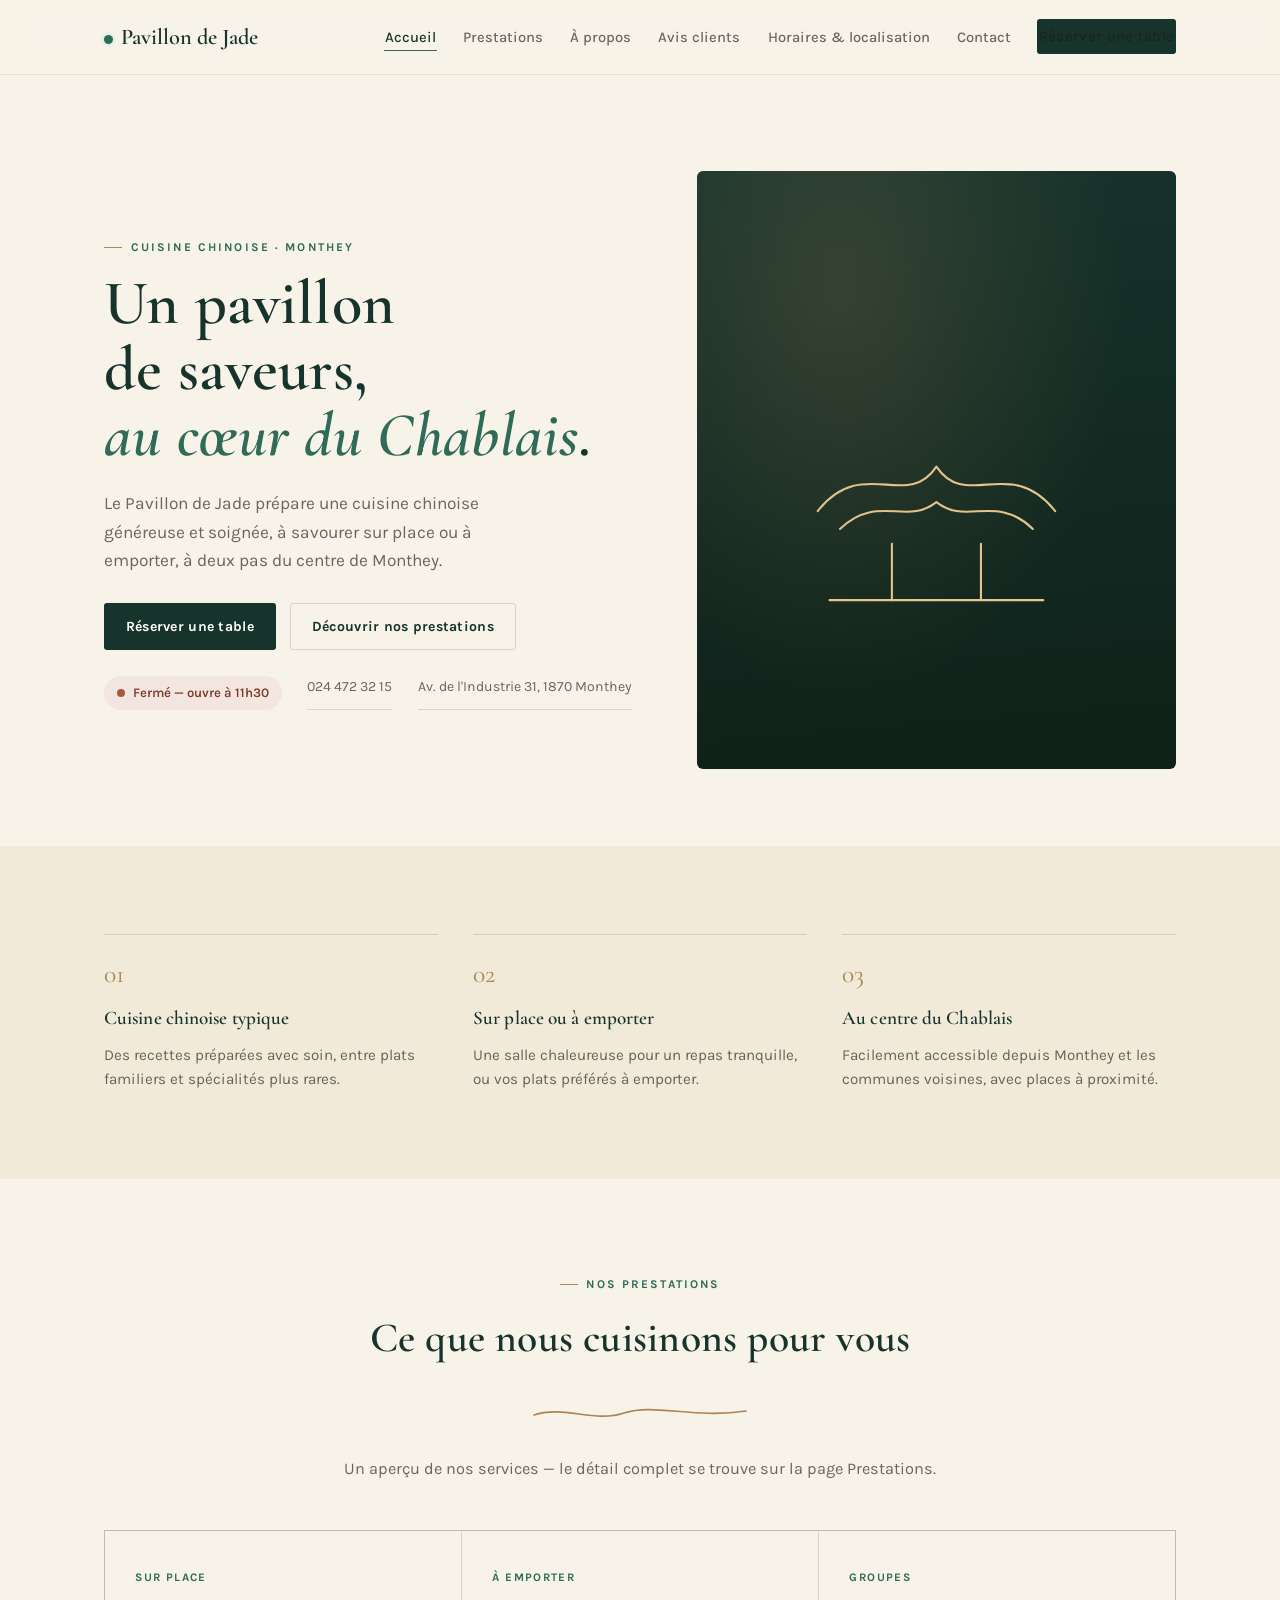
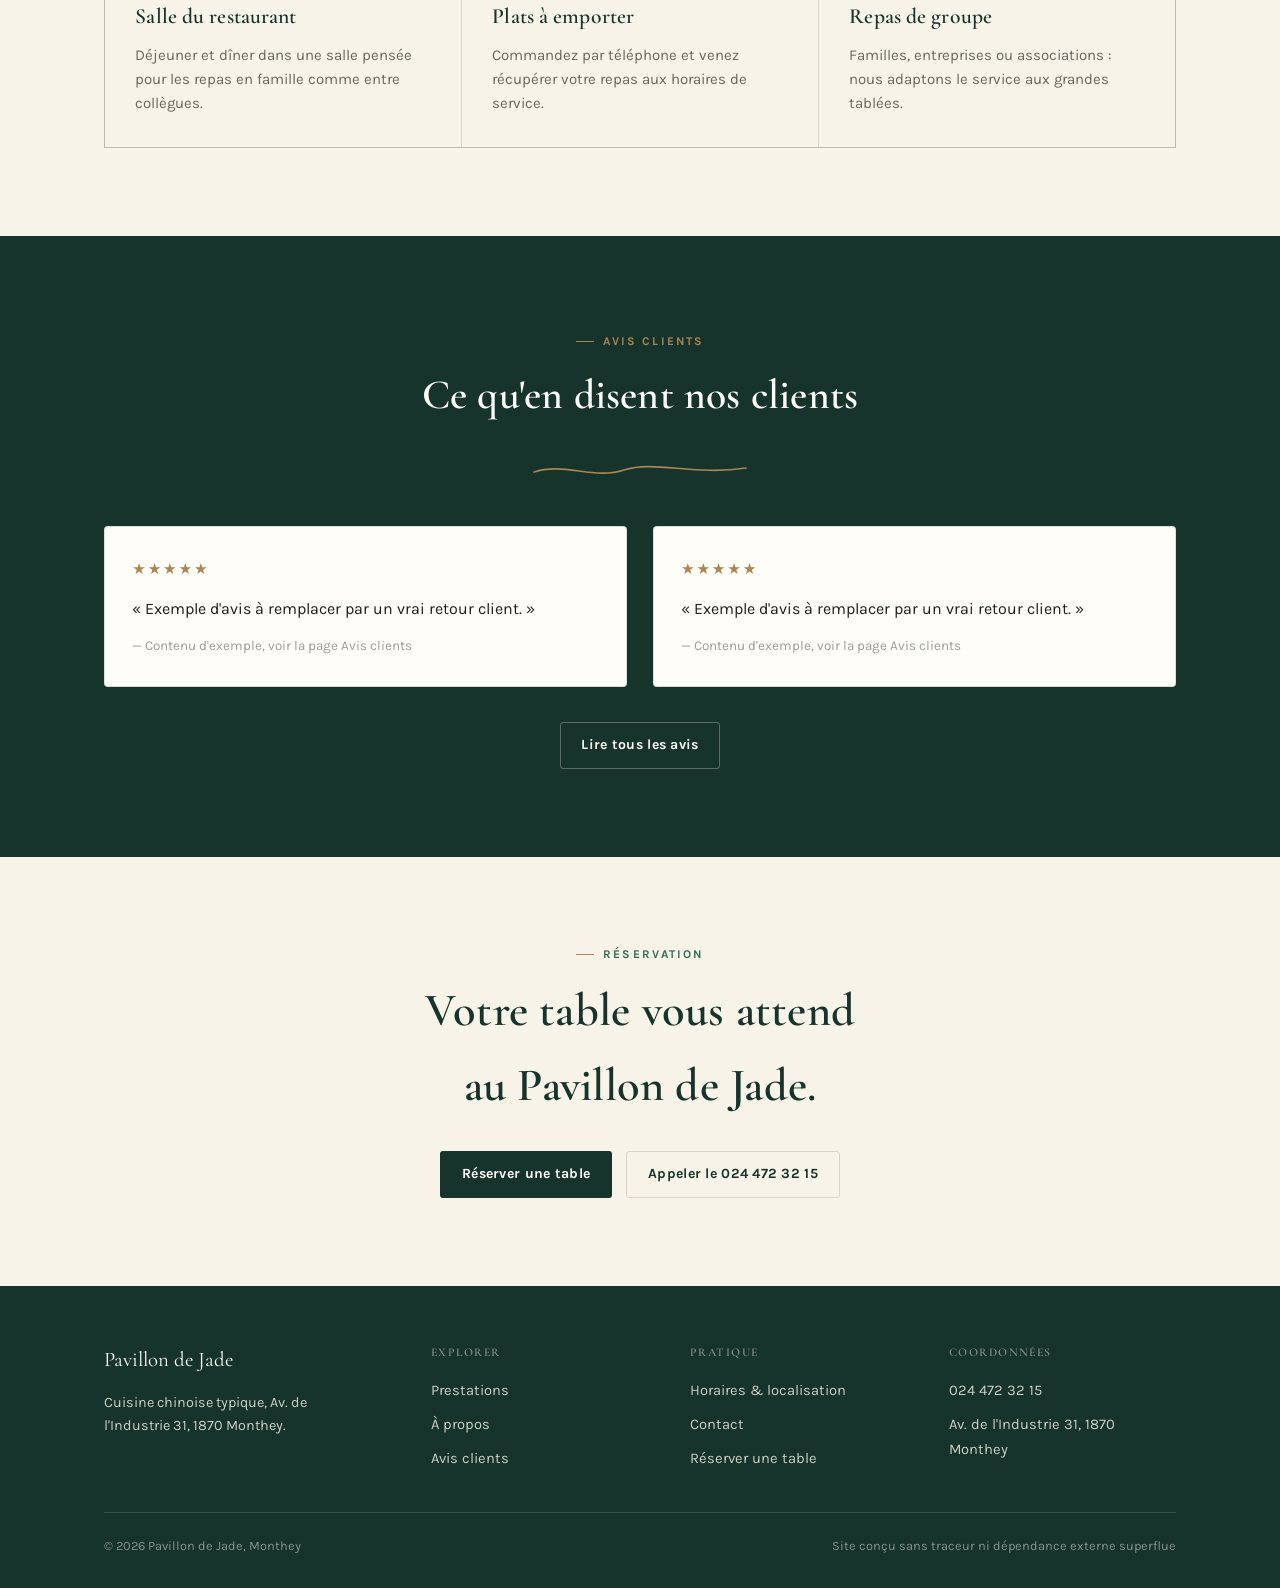
==== index.html @ 82f0ec74 "Site vitrine du Pavillon de Jade (restaurant chinois, Monthey) 6 pages HTML/CSS/JS pures, sans frame" ====
<!DOCTYPE html>
<html lang="fr">
<head>
<meta charset="UTF-8">
<meta name="viewport" content="width=device-width, initial-scale=1">
<title>Pavillon de Jade — Restaurant chinois à Monthey</title>
<meta name="description" content="Le Pavillon de Jade, restaurant de cuisine chinoise typique à Monthey (Av. de l'Industrie 31). Réservez votre table pour un repas sur place ou à emporter.">
<link rel="preconnect" href="https://fonts.googleapis.com">
<link rel="stylesheet" href="assets/css/style.css">
</head>
<body>
<a class="skip-link" href="#main">Aller au contenu</a>

<header class="site-header">
  <div class="container nav">
    <a class="brand" href="index.html"><span class="mark" aria-hidden="true"></span>Pavillon de Jade</a>
    <button class="nav-toggle" type="button" aria-expanded="false" aria-controls="primary-nav" aria-label="Ouvrir le menu">
      <svg width="20" height="20" viewBox="0 0 20 20" fill="none" stroke="currentColor" stroke-width="1.6" stroke-linecap="round"><path d="M2 5h16M2 10h16M2 15h16"/></svg>
    </button>
    <ul class="nav-links" id="primary-nav">
      <li><a href="index.html" aria-current="page">Accueil</a></li>
      <li><a href="prestations.html">Prestations</a></li>
      <li><a href="a-propos.html">À propos</a></li>
      <li><a href="avis.html">Avis clients</a></li>
      <li><a href="horaires.html">Horaires &amp; localisation</a></li>
      <li><a href="contact.html">Contact</a></li>
      <li><a class="btn btn-primary" href="contact.html#reservation">Réserver une table</a></li>
    </ul>
  </div>
</header>

<main id="main">

  <section class="hero">
    <div class="container hero-grid">
      <div>
        <span class="eyebrow">Cuisine chinoise · Monthey</span>
        <h1>Un pavillon de saveurs,<br><em>au cœur du Chablais</em>.</h1>
        <p class="lede">Le Pavillon de Jade prépare une cuisine chinoise généreuse et soignée, à savourer sur place ou à emporter, à deux pas du centre de Monthey.</p>
        <div class="hero-actions">
          <a class="btn btn-primary" href="contact.html#reservation">Réserver une table</a>
          <a class="btn btn-ghost" href="prestations.html">Découvrir nos prestations</a>
        </div>
        <div class="hero-meta">
          <span class="open-badge" data-open-badge hidden><span class="dot" aria-hidden="true"></span><span class="label">Horaires</span></span>
          <a href="tel:+41244723215">024 472 32 15</a>
          <a href="horaires.html">Av. de l'Industrie 31, 1870 Monthey</a>
        </div>
      </div>
      <div class="hero-art" aria-hidden="true">
        <svg viewBox="0 0 200 200" fill="none" stroke="#e7c98f" stroke-width="1.4" stroke-linecap="round" stroke-linejoin="round">
          <path d="M20 128c30-38 60 0 80-30 20 30 50-8 80 30"/>
          <path d="M35 140c25-24 45-2 65-18 20 16 40-6 65 18"/>
          <line x1="70" y1="150" x2="70" y2="188"/>
          <line x1="130" y1="150" x2="130" y2="188"/>
          <line x1="28" y1="188" x2="172" y2="188"/>
        </svg>
      </div>
    </div>
  </section>

  <section class="section-alt">
    <div class="container">
      <div class="grid-3">
        <div class="pillar reveal">
          <span class="num">01</span>
          <h3>Cuisine chinoise typique</h3>
          <p>Des recettes préparées avec soin, entre plats familiers et spécialités plus rares.</p>
        </div>
        <div class="pillar reveal">
          <span class="num">02</span>
          <h3>Sur place ou à emporter</h3>
          <p>Une salle chaleureuse pour un repas tranquille, ou vos plats préférés à emporter.</p>
        </div>
        <div class="pillar reveal">
          <span class="num">03</span>
          <h3>Au centre du Chablais</h3>
          <p>Facilement accessible depuis Monthey et les communes voisines, avec places à proximité.</p>
        </div>
      </div>
    </div>
  </section>

  <section>
    <div class="container">
      <div class="section-head center">
        <span class="eyebrow">Nos prestations</span>
        <h2>Ce que nous cuisinons pour vous</h2>
        <svg class="ink-divider" viewBox="0 0 220 14" aria-hidden="true"><path d="M4 8c30-10 60 8 90-2s70 6 122-2"/></svg>
        <p>Un aperçu de nos services — le détail complet se trouve sur la page Prestations.</p>
      </div>
      <div class="services-grid">
        <div class="service-card reveal">
          <span class="tag">Sur place</span>
          <h3>Salle du restaurant</h3>
          <p>Déjeuner et dîner dans une salle pensée pour les repas en famille comme entre collègues.</p>
        </div>
        <div class="service-card reveal">
          <span class="tag">À emporter</span>
          <h3>Plats à emporter</h3>
          <p>Commandez par téléphone et venez récupérer votre repas aux horaires de service.</p>
        </div>
        <div class="service-card reveal">
          <span class="tag">Groupes</span>
          <h3>Repas de groupe</h3>
          <p>Familles, entreprises ou associations : nous adaptons le service aux grandes tablées.</p>
        </div>
      </div>
    </div>
  </section>

  <section class="section-jade">
    <div class="container">
      <div class="section-head center">
        <span class="eyebrow">Avis clients</span>
        <h2 style="color:var(--white);">Ce qu'en disent nos clients</h2>
        <svg class="ink-divider" viewBox="0 0 220 14" aria-hidden="true"><path d="M4 8c30-10 60 8 90-2s70 6 122-2"/></svg>
      </div>
      <div class="reviews-grid">
        <div class="review-card reveal">
          <span class="stars">★★★★★</span>
          <blockquote>« Exemple d'avis à remplacer par un vrai retour client. »</blockquote>
          <cite>— Contenu d'exemple, voir la page Avis clients</cite>
        </div>
        <div class="review-card reveal">
          <span class="stars">★★★★★</span>
          <blockquote>« Exemple d'avis à remplacer par un vrai retour client. »</blockquote>
          <cite>— Contenu d'exemple, voir la page Avis clients</cite>
        </div>
      </div>
      <div style="text-align:center; margin-top:2.2rem;">
        <a class="btn btn-ghost" style="border-color:rgba(248,243,232,0.3); color:var(--white);" href="avis.html">Lire tous les avis</a>
      </div>
    </div>
  </section>

  <section class="cta-band">
    <div class="container">
      <span class="eyebrow" style="justify-content:center; display:flex;">Réservation</span>
      <h2>Votre table vous attend au Pavillon de Jade.</h2>
      <div class="hero-actions">
        <a class="btn btn-primary" href="contact.html#reservation">Réserver une table</a>
        <a class="btn btn-ghost" href="tel:+41244723215">Appeler le 024 472 32 15</a>
      </div>
    </div>
  </section>

</main>

<footer class="site-footer">
  <div class="container">
    <div class="footer-grid">
      <div>
        <div class="footer-brand">Pavillon de Jade</div>
        <p style="margin-top:0.9rem; max-width:24ch; font-size:0.9rem;">Cuisine chinoise typique, Av. de l'Industrie 31, 1870 Monthey.</p>
      </div>
      <div>
        <h4>Explorer</h4>
        <ul>
          <li><a href="prestations.html">Prestations</a></li>
          <li><a href="a-propos.html">À propos</a></li>
          <li><a href="avis.html">Avis clients</a></li>
        </ul>
      </div>
      <div>
        <h4>Pratique</h4>
        <ul>
          <li><a href="horaires.html">Horaires &amp; localisation</a></li>
          <li><a href="contact.html">Contact</a></li>
          <li><a href="contact.html#reservation">Réserver une table</a></li>
        </ul>
      </div>
      <div>
        <h4>Coordonnées</h4>
        <ul>
          <li><a href="tel:+41244723215">024 472 32 15</a></li>
          <li><a href="horaires.html">Av. de l'Industrie 31, 1870 Monthey</a></li>
        </ul>
      </div>
    </div>
    <div class="footer-bottom">
      <span>© 2026 Pavillon de Jade, Monthey</span>
      <span>Site conçu sans traceur ni dépendance externe superflue</span>
    </div>
  </div>
</footer>

<script src="assets/js/main.js"></script>
</body>
</html>
---- assets/css/style.css ----
/* ==========================================================================
   Pavillon de Jade — feuille de style principale
   Palette : jade profond, papier de riz, encre, touche d'or discrète.
   ========================================================================== */

@import url('https://fonts.googleapis.com/css2?family=Cormorant+Garamond:ital,wght@0,500;0,600;1,500&family=Karla:wght@400;500;600;700&display=swap');

:root{
  --jade-deep: #16332c;
  --jade: #2f6b57;
  --jade-soft: #e7efe8;
  --jade-line: #cddcd2;
  --rice: #f8f3e8;
  --rice-alt: #f1ead9;
  --ink: #201d18;
  --ink-dim: rgba(32,29,24,0.66);
  --ink-faint: rgba(32,29,24,0.44);
  --gold: #ab8552;
  --line: rgba(32,29,24,0.14);
  --line-soft: rgba(32,29,24,0.08);
  --white: #fffdf8;
  --focus: #1c5c46;
}

*, *::before, *::after{ box-sizing: border-box; }
html{ -webkit-text-size-adjust: 100%; }

body{
  margin: 0;
  background: var(--rice);
  color: var(--ink);
  font-family: 'Karla', ui-sans-serif, system-ui, sans-serif;
  font-size: 16px;
  line-height: 1.6;
  -webkit-font-smoothing: antialiased;
}

img, svg{ display: block; max-width: 100%; }
a{ color: inherit; }

h1, h2, h3, h4{
  font-family: 'Cormorant Garamond', ui-serif, Georgia, serif;
  font-weight: 600;
  margin: 0;
  color: var(--jade-deep);
  text-wrap: balance;
  letter-spacing: 0.005em;
}

p{ margin: 0; }

.container{
  max-width: 72rem;
  margin: 0 auto;
  padding-left: clamp(1.25rem, 4vw, 2.5rem);
  padding-right: clamp(1.25rem, 4vw, 2.5rem);
}

.visually-hidden{
  position: absolute;
  width: 1px; height: 1px;
  padding: 0; margin: -1px;
  overflow: hidden;
  clip: rect(0,0,0,0);
  white-space: nowrap;
  border: 0;
}

a:focus-visible, button:focus-visible, input:focus-visible, select:focus-visible, textarea:focus-visible{
  outline: 2px solid var(--focus);
  outline-offset: 3px;
}

.skip-link{
  position: absolute;
  left: 1rem; top: -3rem;
  background: var(--jade-deep);
  color: var(--white);
  padding: 0.6rem 1rem;
  border-radius: 4px;
  z-index: 100;
  text-decoration: none;
  transition: top 0.15s ease;
}
.skip-link:focus{ top: 1rem; }

/* -------------------------------------------------- eyebrow / labels */
.eyebrow{
  display: inline-flex;
  align-items: center;
  gap: 0.55rem;
  font-family: 'Karla', sans-serif;
  font-size: 0.74rem;
  font-weight: 700;
  letter-spacing: 0.18em;
  text-transform: uppercase;
  color: var(--jade);
}
.eyebrow::before{
  content: '';
  width: 18px; height: 1px;
  background: var(--gold);
}

/* -------------------------------------------------- header / nav */
.site-header{
  position: sticky;
  top: 0;
  z-index: 30;
  background: rgba(248,243,232,0.92);
  backdrop-filter: blur(10px);
  -webkit-backdrop-filter: blur(10px);
  border-bottom: 1px solid var(--line-soft);
}
.nav{
  display: flex;
  align-items: center;
  justify-content: space-between;
  height: 4.6rem;
  gap: 1rem;
}
.brand{
  display: flex;
  align-items: baseline;
  gap: 0.5rem;
  text-decoration: none;
  font-family: 'Cormorant Garamond', serif;
  font-weight: 600;
  font-size: 1.4rem;
  color: var(--jade-deep);
  white-space: nowrap;
}
.brand .mark{
  display: inline-block;
  width: 9px; height: 9px;
  border-radius: 50%;
  background: var(--jade);
  box-shadow: 0 0 0 3px var(--jade-soft);
}
.nav-links{
  display: flex;
  align-items: center;
  gap: clamp(1rem, 2vw, 1.7rem);
  list-style: none;
  margin: 0; padding: 0;
}
.nav-links a{
  position: relative;
  text-decoration: none;
  font-size: 0.92rem;
  font-weight: 500;
  color: var(--ink-dim);
  padding: 0.3rem 0.05rem;
}
.nav-links a::after{
  content: '';
  position: absolute;
  left: 0; right: 100%;
  bottom: 0;
  height: 1px;
  background: var(--jade);
  transition: right 0.25s ease;
}
.nav-links a:hover, .nav-links a[aria-current="page"]{ color: var(--jade-deep); }
.nav-links a:hover::after, .nav-links a[aria-current="page"]::after{ right: 0; }

.btn{
  display: inline-flex;
  align-items: center;
  justify-content: center;
  gap: 0.5rem;
  padding: 0.7rem 1.3rem;
  border-radius: 3px;
  font-family: 'Karla', sans-serif;
  font-weight: 700;
  font-size: 0.88rem;
  letter-spacing: 0.02em;
  text-decoration: none;
  border: 1px solid transparent;
  cursor: pointer;
  transition: background 0.18s ease, color 0.18s ease, border-color 0.18s ease, transform 0.12s ease;
}
.btn-primary{ background: var(--jade-deep); color: var(--white); }
.btn-primary:hover{ background: var(--jade); }
.btn-primary:active{ transform: scale(0.98); }
.btn-ghost{ background: transparent; color: var(--jade-deep); border-color: var(--line); }
.btn-ghost:hover{ border-color: var(--jade); color: var(--jade); }

.nav-toggle{
  display: none;
  background: none;
  border: 1px solid var(--line);
  border-radius: 4px;
  padding: 0.45rem 0.6rem;
  cursor: pointer;
}
.nav-toggle svg{ color: var(--jade-deep); }

@media (max-width: 860px){
  .nav-links{
    position: absolute;
    left: 0; right: 0; top: 100%;
    background: var(--rice);
    border-bottom: 1px solid var(--line-soft);
    flex-direction: column;
    align-items: stretch;
    gap: 0;
    padding: 0.5rem clamp(1.25rem,4vw,2.5rem) 1rem;
    display: none;
  }
  .nav-links.open{ display: flex; }
  .nav-links a{ padding: 0.85rem 0; border-bottom: 1px solid var(--line-soft); }
  .nav-links a::after{ display: none; }
  .nav-links .btn{ margin-top: 0.7rem; align-self: flex-start; }
  .nav-toggle{ display: inline-flex; }
}
@media (min-width: 861px){
  .nav-links{ display: flex !important; }
}

/* -------------------------------------------------- open-now badge */
.open-badge{
  display: inline-flex;
  align-items: center;
  gap: 0.5rem;
  font-size: 0.82rem;
  font-weight: 600;
  padding: 0.4rem 0.8rem;
  border-radius: 100px;
  background: var(--jade-soft);
  color: var(--jade-deep);
}
.open-badge .dot{
  width: 8px; height: 8px;
  border-radius: 50%;
  background: #2f8f5c;
}
.open-badge[data-state="closed"] .dot{ background: #a9583f; }
.open-badge[data-state="closed"]{ background: #f3e6e0; color: #7a3a26; }

/* -------------------------------------------------- ink divider */
.ink-divider{
  width: 100%;
  max-width: 220px;
  height: 14px;
  margin: 2.2rem auto;
  display: block;
  color: var(--gold);
}
.ink-divider path{
  fill: none;
  stroke: currentColor;
  stroke-width: 1.6;
  stroke-linecap: round;
  stroke-dasharray: 240;
  stroke-dashoffset: 240;
}
.ink-divider.drawn path{ stroke-dashoffset: 0; transition: stroke-dashoffset 1.1s ease; }
@media (prefers-reduced-motion: reduce){
  .ink-divider path{ stroke-dashoffset: 0; transition: none; }
}
.section-head.center .ink-divider{ margin-left: auto; margin-right: auto; }

/* -------------------------------------------------- hero */
.hero{
  position: relative;
  padding: clamp(3.5rem, 8vw, 6rem) 0 clamp(3rem, 6vw, 5rem);
  overflow: hidden;
}
.hero-grid{
  display: grid;
  grid-template-columns: 1.05fr 0.95fr;
  gap: clamp(2rem, 5vw, 4rem);
  align-items: center;
}
@media (max-width: 900px){ .hero-grid{ grid-template-columns: 1fr; } }
.hero h1{
  font-size: clamp(2.5rem, 5.4vw, 3.9rem);
  line-height: 1.06;
  margin-top: 0.8rem;
}
.hero h1 em{ font-style: italic; color: var(--jade); }
.hero .lede{
  margin-top: 1.3rem;
  max-width: 42ch;
  color: var(--ink-dim);
  font-size: 1.08rem;
  line-height: 1.65;
}
.hero-actions{
  display: flex;
  flex-wrap: wrap;
  gap: 0.9rem;
  margin-top: 1.8rem;
  align-items: center;
}
.hero-meta{
  margin-top: 1.6rem;
  display: flex;
  flex-wrap: wrap;
  gap: 1rem 1.6rem;
  font-size: 0.88rem;
  color: var(--ink-dim);
}
.hero-meta a{ text-decoration: none; border-bottom: 1px solid var(--line); }

.hero-art{
  position: relative;
  aspect-ratio: 4/5;
  border-radius: 6px;
  background: linear-gradient(175deg, var(--jade-deep), #0f2119);
  display: flex;
  align-items: center;
  justify-content: center;
  overflow: hidden;
}
.hero-art svg{ width: 62%; height: 62%; }
.hero-art::after{
  content: '';
  position: absolute; inset: 0;
  background: radial-gradient(ellipse at 30% 20%, rgba(171,133,82,0.22), transparent 60%);
}

/* -------------------------------------------------- reveal-on-scroll */
.reveal{ opacity: 1; transform: none; }
.reveal.pre{ opacity: 0; transform: translateY(18px); }
.reveal.visible{ opacity: 1; transform: none; transition: opacity 0.6s ease, transform 0.6s ease; }
@media (prefers-reduced-motion: reduce){
  .reveal.pre{ opacity: 1; transform: none; }
}

/* -------------------------------------------------- sections */
section{ padding: clamp(3.5rem, 7vw, 5.5rem) 0; }
.section-alt{ background: var(--rice-alt); }
.section-jade{ background: var(--jade-deep); color: var(--rice); }
.section-jade h2, .section-jade h3{ color: var(--white); }
.section-jade .eyebrow{ color: var(--gold); }
.section-jade .eyebrow::before{ background: var(--gold); }

.section-head{ max-width: 40rem; margin-bottom: clamp(2rem, 5vw, 3rem); }
.section-head.center{ margin-left: auto; margin-right: auto; text-align: center; }
.section-head h2{ font-size: clamp(1.9rem, 4vw, 2.6rem); margin-top: 0.7rem; }
.section-head p{ margin-top: 1rem; color: var(--ink-dim); font-size: 1.02rem; line-height: 1.6; }
.section-jade .section-head p{ color: rgba(248,243,232,0.78); }

/* -------------------------------------------------- pillars / grid cards */
.grid-3{ display: grid; grid-template-columns: repeat(auto-fit, minmax(15rem, 1fr)); gap: clamp(1.5rem, 4vw, 2.2rem); }
.pillar{ border-top: 1px solid var(--line); padding-top: 1.2rem; }
.pillar .num{ font-family: 'Cormorant Garamond', serif; font-size: 1.6rem; color: var(--gold); }
.pillar h3{ margin-top: 0.5rem; font-size: 1.2rem; }
.pillar p{ margin-top: 0.55rem; color: var(--ink-dim); font-size: 0.95rem; line-height: 1.6; }

/* -------------------------------------------------- service cards */
.services-grid{
  display: grid;
  grid-template-columns: repeat(auto-fit, minmax(16rem, 1fr));
  gap: 1px;
  background: var(--line);
  border: 1px solid var(--line);
}
.service-card{
  background: var(--rice);
  padding: 2rem 1.9rem;
}
.service-card .tag{
  font-family: 'Karla', sans-serif;
  font-size: 0.72rem;
  font-weight: 700;
  letter-spacing: 0.12em;
  text-transform: uppercase;
  color: var(--jade);
}
.service-card h3{ margin-top: 0.6rem; font-size: 1.35rem; }
.service-card p{ margin-top: 0.6rem; color: var(--ink-dim); font-size: 0.94rem; line-height: 1.6; }
.service-card .note{
  margin-top: 0.9rem;
  font-size: 0.8rem;
  color: var(--ink-faint);
  font-style: italic;
}

/* -------------------------------------------------- menu sample */
.menu-list{ list-style: none; margin: 0; padding: 0; }
.menu-list li{
  display: flex;
  justify-content: space-between;
  gap: 1rem;
  padding: 0.85rem 0;
  border-bottom: 1px solid var(--line-soft);
}
.menu-list .name{ font-weight: 600; }
.menu-list .desc{ display: block; color: var(--ink-dim); font-size: 0.86rem; margin-top: 0.15rem; }
.menu-list .price{
  font-family: 'Karla', sans-serif;
  font-variant-numeric: tabular-nums;
  color: var(--jade-deep);
  font-weight: 700;
  white-space: nowrap;
}
.menu-note{
  margin-top: 1.3rem;
  padding: 0.9rem 1.1rem;
  background: var(--jade-soft);
  border-radius: 4px;
  font-size: 0.86rem;
  color: var(--jade-deep);
}

/* -------------------------------------------------- reviews */
.reviews-grid{ display: grid; grid-template-columns: repeat(auto-fit, minmax(17rem, 1fr)); gap: 1.6rem; }
.review-card{
  background: var(--white);
  border: 1px solid var(--line);
  border-radius: 4px;
  padding: 1.8rem 1.7rem;
}
.review-card .stars{ color: var(--gold); letter-spacing: 0.12em; font-size: 0.95rem; }
.review-card blockquote{ margin: 0.9rem 0 0; font-size: 1rem; line-height: 1.6; color: var(--ink); }
.review-card cite{ display: block; margin-top: 0.9rem; font-style: normal; font-size: 0.84rem; color: var(--ink-faint); }
.review-example-flag{
  margin-top: 2rem;
  font-size: 0.82rem;
  color: var(--ink-faint);
  border-left: 2px solid var(--gold);
  padding-left: 0.9rem;
}

/* -------------------------------------------------- hours table */
.hours-table{ width: 100%; border-collapse: collapse; }
.hours-table th{ text-align: left; padding: 0 0 0.7rem; font-size: 0.78rem; letter-spacing: 0.1em; text-transform: uppercase; color: var(--ink-faint); font-weight: 700; }
.hours-table td{ padding: 0.7rem 0; border-top: 1px solid var(--line-soft); font-size: 0.98rem; }
.hours-table tr.is-today td{ font-weight: 700; color: var(--jade-deep); }
.hours-table td.closed{ color: var(--ink-faint); font-style: italic; }
.hours-table td.day{ text-transform: capitalize; }

.map-frame{
  border: 1px solid var(--line);
  border-radius: 4px;
  overflow: hidden;
  aspect-ratio: 16/10;
}
.map-frame iframe{ width: 100%; height: 100%; border: 0; display: block; }

/* -------------------------------------------------- contact / form */
.contact-grid{ display: grid; grid-template-columns: 1fr 1.15fr; gap: clamp(2rem, 5vw, 3.5rem); align-items: start; }
@media (max-width: 900px){ .contact-grid{ grid-template-columns: 1fr; } }
.contact-info dl{ margin: 1.4rem 0 0; }
.contact-info dt{ font-size: 0.76rem; letter-spacing: 0.12em; text-transform: uppercase; color: var(--ink-faint); margin-top: 1.1rem; }
.contact-info dd{ margin: 0.3rem 0 0; font-size: 1.05rem; }
.contact-info a{ text-decoration: none; border-bottom: 1px solid var(--line); }

.form-card{
  background: var(--white);
  border: 1px solid var(--line);
  border-radius: 6px;
  padding: clamp(1.6rem, 4vw, 2.4rem);
}
.form-row{ display: grid; grid-template-columns: 1fr 1fr; gap: 1rem; }
@media (max-width: 560px){ .form-row{ grid-template-columns: 1fr; } }
.field{ margin-bottom: 1.1rem; }
.field label{ display: block; font-size: 0.84rem; font-weight: 700; margin-bottom: 0.4rem; color: var(--jade-deep); }
.field .hint{ display: block; font-size: 0.76rem; color: var(--ink-faint); margin-top: 0.35rem; }
.field input, .field select, .field textarea{
  width: 100%;
  padding: 0.68rem 0.8rem;
  border: 1px solid var(--line);
  border-radius: 4px;
  background: var(--rice);
  font-family: inherit;
  font-size: 0.98rem;
  color: var(--ink);
}
.field input:focus, .field select:focus, .field textarea:focus{ border-color: var(--jade); }
.field textarea{ resize: vertical; min-height: 5.5rem; }
.field.invalid input, .field.invalid select, .field.invalid textarea{ border-color: #a9583f; }
.field .error{ display: none; font-size: 0.78rem; color: #a9583f; margin-top: 0.35rem; }
.field.invalid .error{ display: block; }
.form-status{
  margin-top: 1rem;
  padding: 0.85rem 1rem;
  border-radius: 4px;
  font-size: 0.9rem;
  display: none;
}
.form-status.show{ display: block; }
.form-status.ok{ background: var(--jade-soft); color: var(--jade-deep); }
.form-status.err{ background: #f3e6e0; color: #7a3a26; }
.form-fallback-note{ margin-top: 1rem; font-size: 0.78rem; color: var(--ink-faint); }

/* -------------------------------------------------- cta band */
.cta-band{ text-align: center; }
.cta-band h2{ font-size: clamp(2rem, 5vw, 2.9rem); max-width: 22ch; margin: 0.6rem auto 0; }
.cta-band .hero-actions{ justify-content: center; }

/* -------------------------------------------------- footer */
.site-footer{ background: var(--jade-deep); color: rgba(248,243,232,0.82); padding: clamp(2.6rem, 5vw, 3.6rem) 0 2rem; }
.footer-grid{ display: grid; grid-template-columns: 1.3fr repeat(3, 1fr); gap: 2rem; }
@media (max-width: 780px){ .footer-grid{ grid-template-columns: repeat(2, 1fr); } }
.footer-grid h4{ font-size: 0.74rem; letter-spacing: 0.12em; text-transform: uppercase; color: rgba(248,243,232,0.5); margin: 0 0 0.9rem; }
.footer-grid ul{ list-style: none; margin: 0; padding: 0; display: flex; flex-direction: column; gap: 0.55rem; }
.footer-grid a{ text-decoration: none; color: rgba(248,243,232,0.82); font-size: 0.92rem; }
.footer-grid a:hover{ color: var(--gold); }
.footer-brand{ font-family: 'Cormorant Garamond', serif; font-size: 1.3rem; color: var(--white); }
.footer-bottom{
  margin-top: 2.6rem;
  padding-top: 1.4rem;
  border-top: 1px solid rgba(248,243,232,0.14);
  display: flex; justify-content: space-between; flex-wrap: wrap; gap: 0.8rem;
  font-size: 0.8rem; color: rgba(248,243,232,0.5);
}
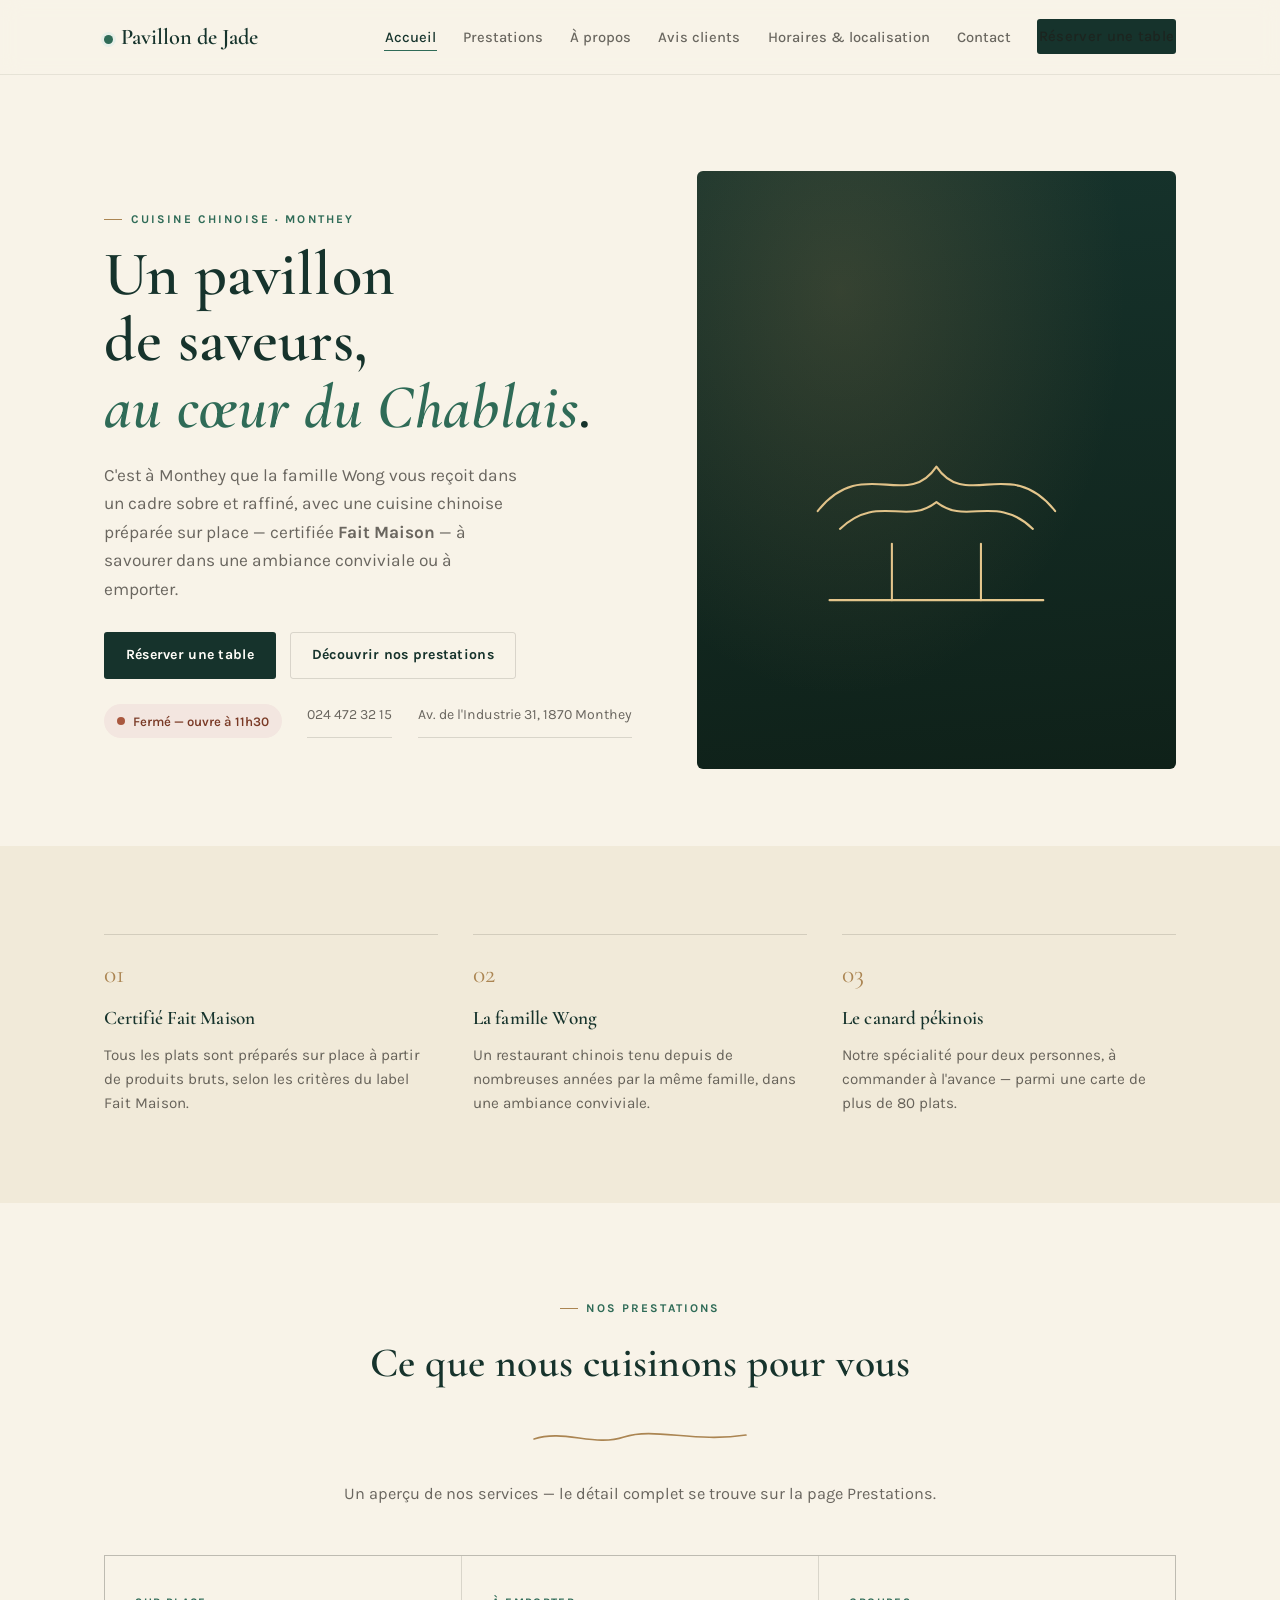
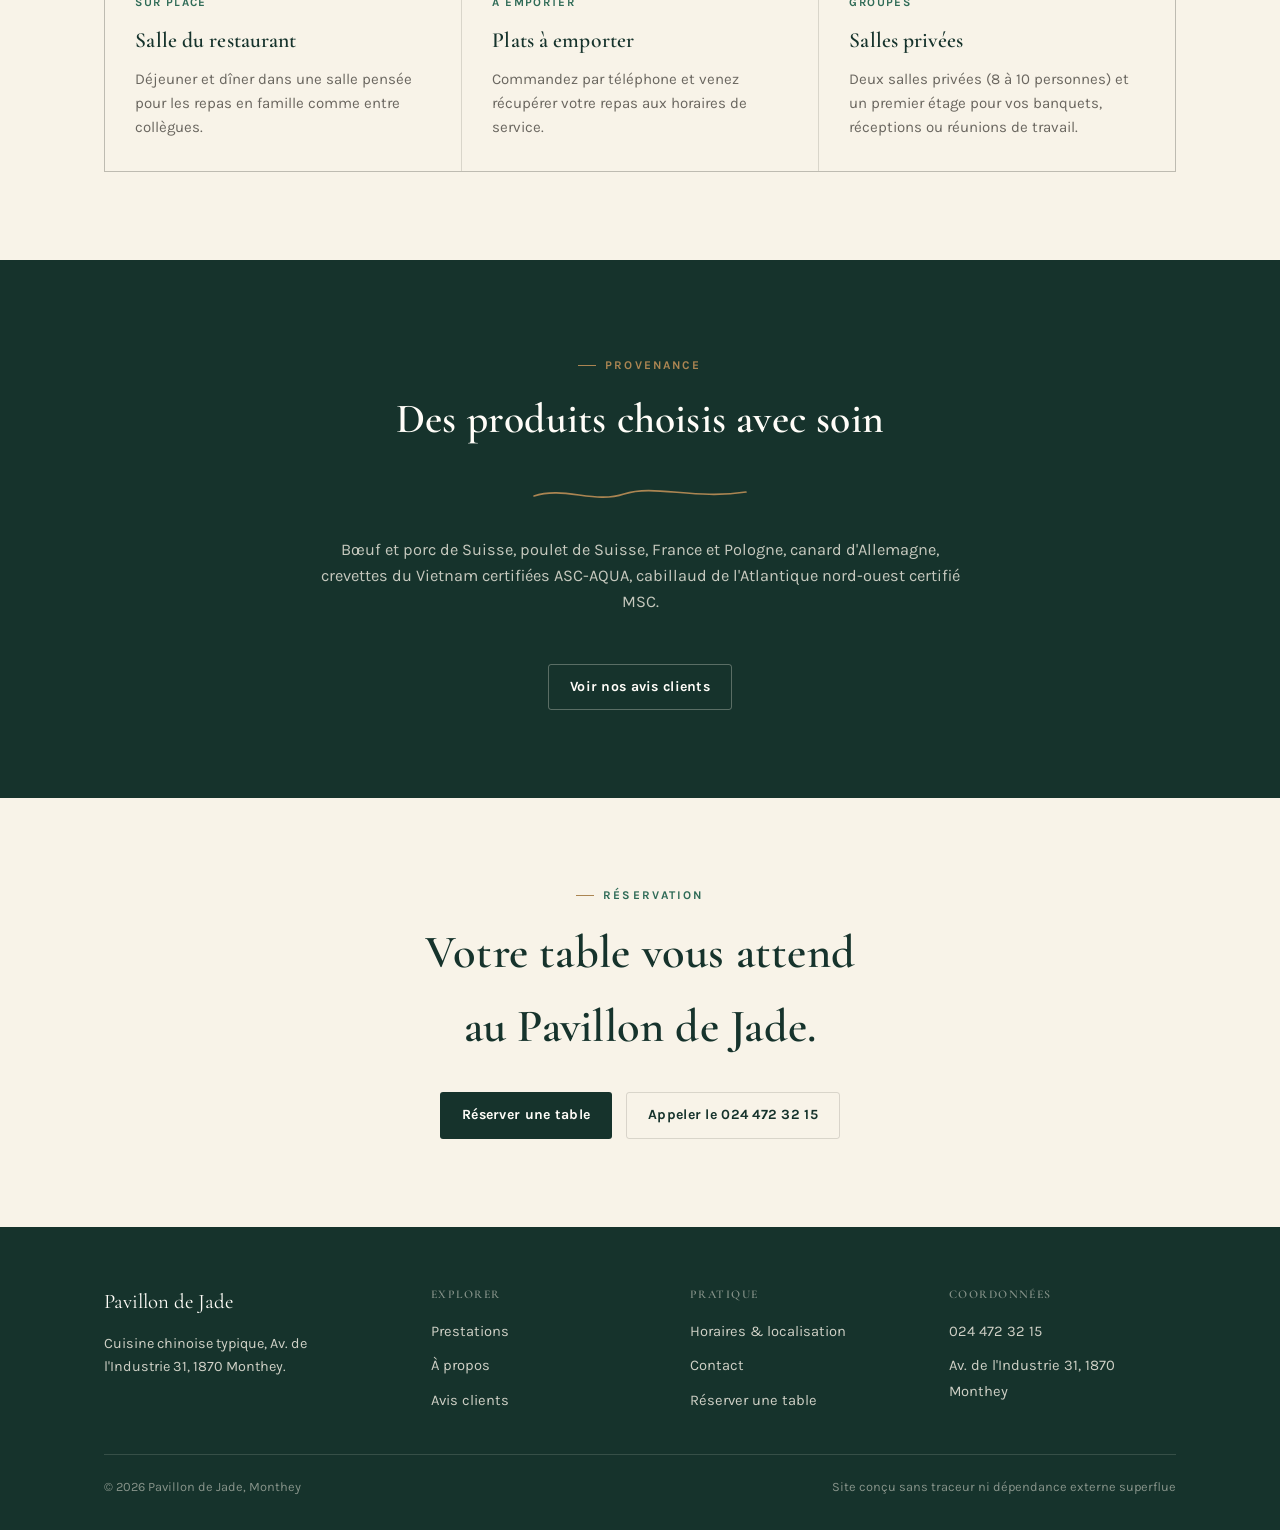
==== commit b72fc5ae: "Remplace le contenu placeholder par les vraies informations du restaurant Contenu repris du site off" ====
--- a/index.html
+++ b/index.html
@@ -4,7 +4,7 @@
 <meta charset="UTF-8">
 <meta name="viewport" content="width=device-width, initial-scale=1">
 <title>Pavillon de Jade — Restaurant chinois à Monthey</title>
-<meta name="description" content="Le Pavillon de Jade, restaurant de cuisine chinoise typique à Monthey (Av. de l'Industrie 31). Réservez votre table pour un repas sur place ou à emporter.">
+<meta name="description" content="Le Pavillon de Jade, restaurant chinois tenu par la famille Wong à Monthey (Av. de l'Industrie 31), certifié Fait Maison. Réservez votre table en ligne.">
 <link rel="preconnect" href="https://fonts.googleapis.com">
 <link rel="stylesheet" href="assets/css/style.css">
 </head>
@@ -24,7 +24,7 @@
       <li><a href="avis.html">Avis clients</a></li>
       <li><a href="horaires.html">Horaires &amp; localisation</a></li>
       <li><a href="contact.html">Contact</a></li>
-      <li><a class="btn btn-primary" href="contact.html#reservation">Réserver une table</a></li>
+      <li><a class="btn btn-primary" href="https://restaurant-pavillon-de-jade.resos.com/booking" target="_blank" rel="noopener">Réserver une table</a></li>
     </ul>
   </div>
 </header>
@@ -36,9 +36,9 @@
       <div>
         <span class="eyebrow">Cuisine chinoise · Monthey</span>
         <h1>Un pavillon de saveurs,<br><em>au cœur du Chablais</em>.</h1>
-        <p class="lede">Le Pavillon de Jade prépare une cuisine chinoise généreuse et soignée, à savourer sur place ou à emporter, à deux pas du centre de Monthey.</p>
+        <p class="lede">C'est à Monthey que la famille Wong vous reçoit dans un cadre sobre et raffiné, avec une cuisine chinoise préparée sur place — certifiée <strong>Fait Maison</strong> — à savourer dans une ambiance conviviale ou à emporter.</p>
         <div class="hero-actions">
-          <a class="btn btn-primary" href="contact.html#reservation">Réserver une table</a>
+          <a class="btn btn-primary" href="https://restaurant-pavillon-de-jade.resos.com/booking" target="_blank" rel="noopener">Réserver une table</a>
           <a class="btn btn-ghost" href="prestations.html">Découvrir nos prestations</a>
         </div>
         <div class="hero-meta">
@@ -64,18 +64,18 @@
       <div class="grid-3">
         <div class="pillar reveal">
           <span class="num">01</span>
-          <h3>Cuisine chinoise typique</h3>
-          <p>Des recettes préparées avec soin, entre plats familiers et spécialités plus rares.</p>
+          <h3>Certifié Fait Maison</h3>
+          <p>Tous les plats sont préparés sur place à partir de produits bruts, selon les critères du label Fait Maison.</p>
         </div>
         <div class="pillar reveal">
           <span class="num">02</span>
-          <h3>Sur place ou à emporter</h3>
-          <p>Une salle chaleureuse pour un repas tranquille, ou vos plats préférés à emporter.</p>
+          <h3>La famille Wong</h3>
+          <p>Un restaurant chinois tenu depuis de nombreuses années par la même famille, dans une ambiance conviviale.</p>
         </div>
         <div class="pillar reveal">
           <span class="num">03</span>
-          <h3>Au centre du Chablais</h3>
-          <p>Facilement accessible depuis Monthey et les communes voisines, avec places à proximité.</p>
+          <h3>Le canard pékinois</h3>
+          <p>Notre spécialité pour deux personnes, à commander à l'avance — parmi une carte de plus de 80 plats.</p>
         </div>
       </div>
     </div>
@@ -102,8 +102,8 @@
         </div>
         <div class="service-card reveal">
           <span class="tag">Groupes</span>
-          <h3>Repas de groupe</h3>
-          <p>Familles, entreprises ou associations : nous adaptons le service aux grandes tablées.</p>
+          <h3>Salles privées</h3>
+          <p>Deux salles privées (8 à 10 personnes) et un premier étage pour vos banquets, réceptions ou réunions de travail.</p>
         </div>
       </div>
     </div>
@@ -112,24 +112,13 @@
   <section class="section-jade">
     <div class="container">
       <div class="section-head center">
-        <span class="eyebrow">Avis clients</span>
-        <h2 style="color:var(--white);">Ce qu'en disent nos clients</h2>
+        <span class="eyebrow">Provenance</span>
+        <h2 style="color:var(--white);">Des produits choisis avec soin</h2>
         <svg class="ink-divider" viewBox="0 0 220 14" aria-hidden="true"><path d="M4 8c30-10 60 8 90-2s70 6 122-2"/></svg>
+        <p>Bœuf et porc de Suisse, poulet de Suisse, France et Pologne, canard d'Allemagne, crevettes du Vietnam certifiées ASC-AQUA, cabillaud de l'Atlantique nord-ouest certifié MSC.</p>
       </div>
-      <div class="reviews-grid">
-        <div class="review-card reveal">
-          <span class="stars">★★★★★</span>
-          <blockquote>« Exemple d'avis à remplacer par un vrai retour client. »</blockquote>
-          <cite>— Contenu d'exemple, voir la page Avis clients</cite>
-        </div>
-        <div class="review-card reveal">
-          <span class="stars">★★★★★</span>
-          <blockquote>« Exemple d'avis à remplacer par un vrai retour client. »</blockquote>
-          <cite>— Contenu d'exemple, voir la page Avis clients</cite>
-        </div>
-      </div>
-      <div style="text-align:center; margin-top:2.2rem;">
-        <a class="btn btn-ghost" style="border-color:rgba(248,243,232,0.3); color:var(--white);" href="avis.html">Lire tous les avis</a>
+      <div style="text-align:center; margin-top:1rem;">
+        <a class="btn btn-ghost" style="border-color:rgba(248,243,232,0.3); color:var(--white);" href="avis.html">Voir nos avis clients</a>
       </div>
     </div>
   </section>
@@ -139,7 +128,7 @@
       <span class="eyebrow" style="justify-content:center; display:flex;">Réservation</span>
       <h2>Votre table vous attend au Pavillon de Jade.</h2>
       <div class="hero-actions">
-        <a class="btn btn-primary" href="contact.html#reservation">Réserver une table</a>
+        <a class="btn btn-primary" href="https://restaurant-pavillon-de-jade.resos.com/booking" target="_blank" rel="noopener">Réserver une table</a>
         <a class="btn btn-ghost" href="tel:+41244723215">Appeler le 024 472 32 15</a>
       </div>
     </div>
@@ -167,7 +156,7 @@
         <ul>
           <li><a href="horaires.html">Horaires &amp; localisation</a></li>
           <li><a href="contact.html">Contact</a></li>
-          <li><a href="contact.html#reservation">Réserver une table</a></li>
+          <li><a href="https://restaurant-pavillon-de-jade.resos.com/booking" target="_blank" rel="noopener">Réserver une table</a></li>
         </ul>
       </div>
       <div>
--- a/assets/css/style.css
+++ b/assets/css/style.css
@@ -353,7 +353,7 @@
 /* -------------------------------------------------- service cards */
 .services-grid{
   display: grid;
-  grid-template-columns: repeat(auto-fit, minmax(16rem, 1fr));
+  grid-template-columns: repeat(auto-fit, minmax(21rem, 1fr));
   gap: 1px;
   background: var(--line);
   border: 1px solid var(--line);
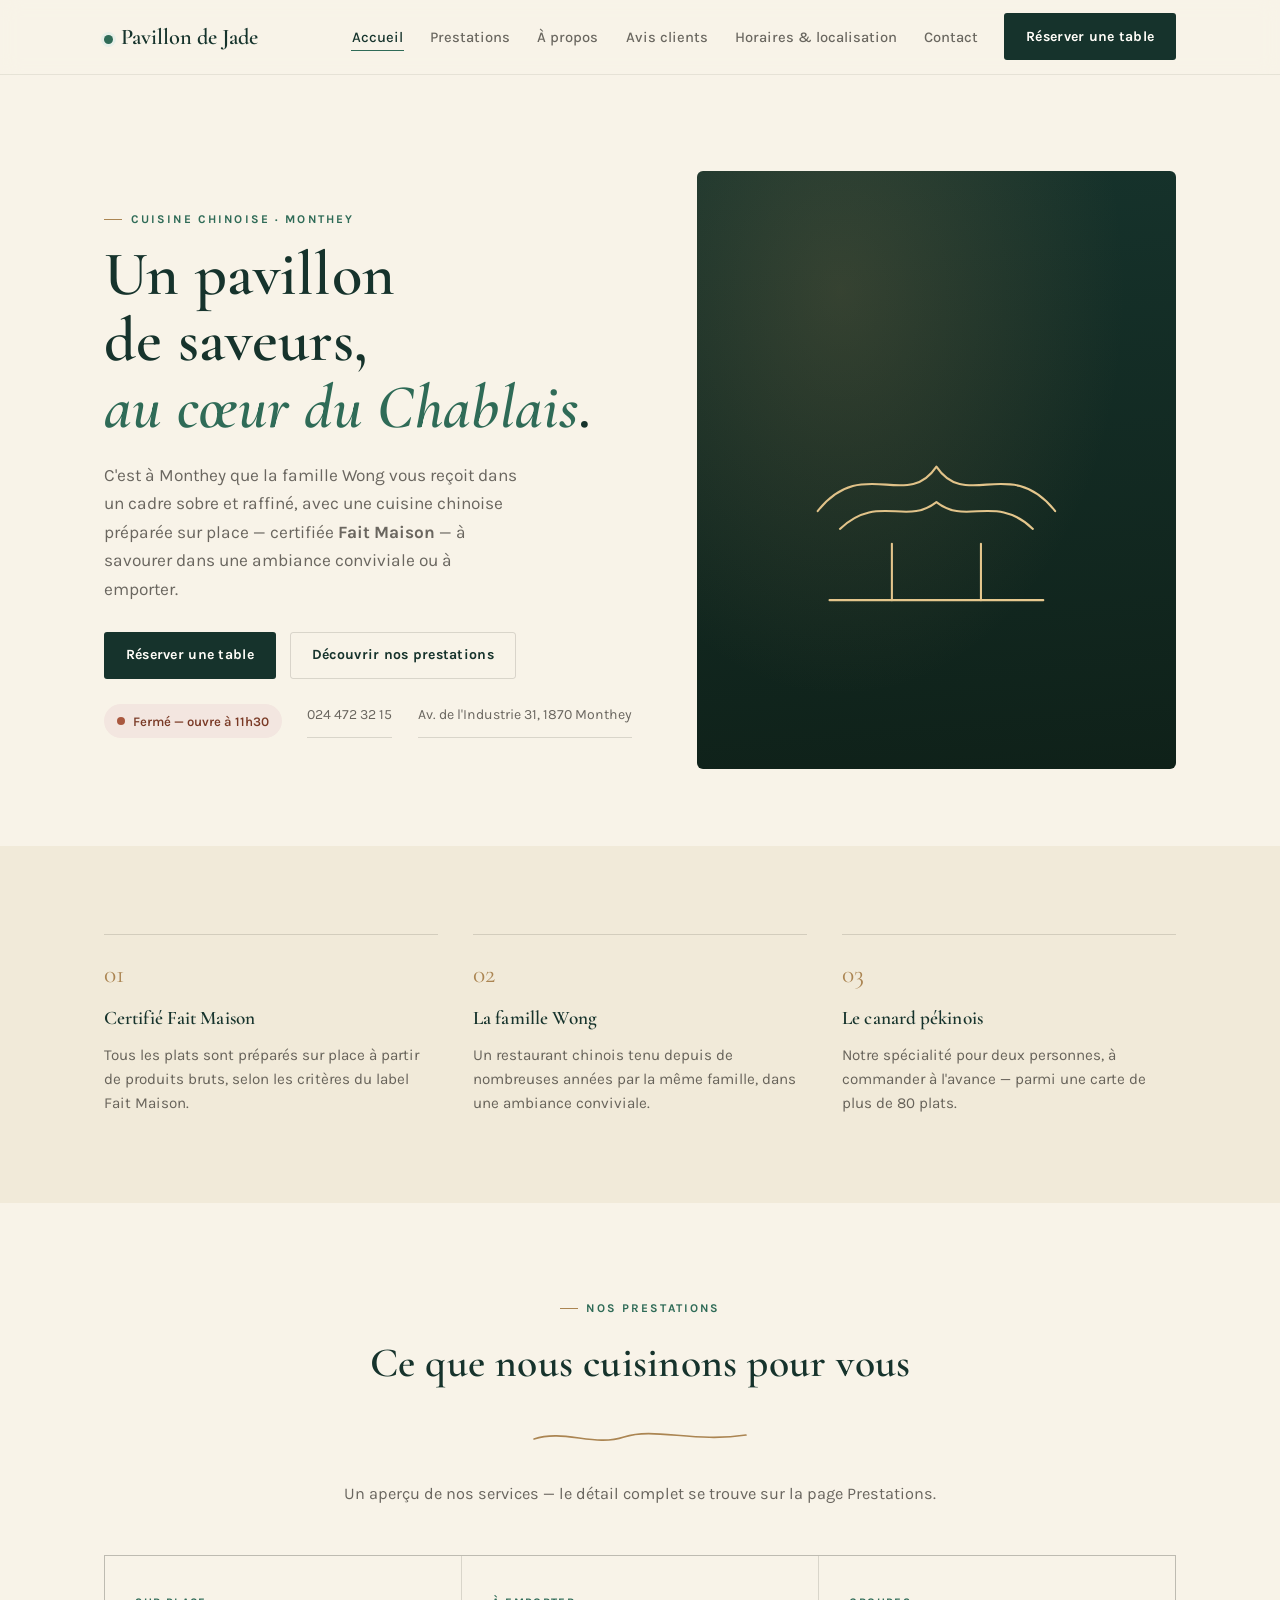
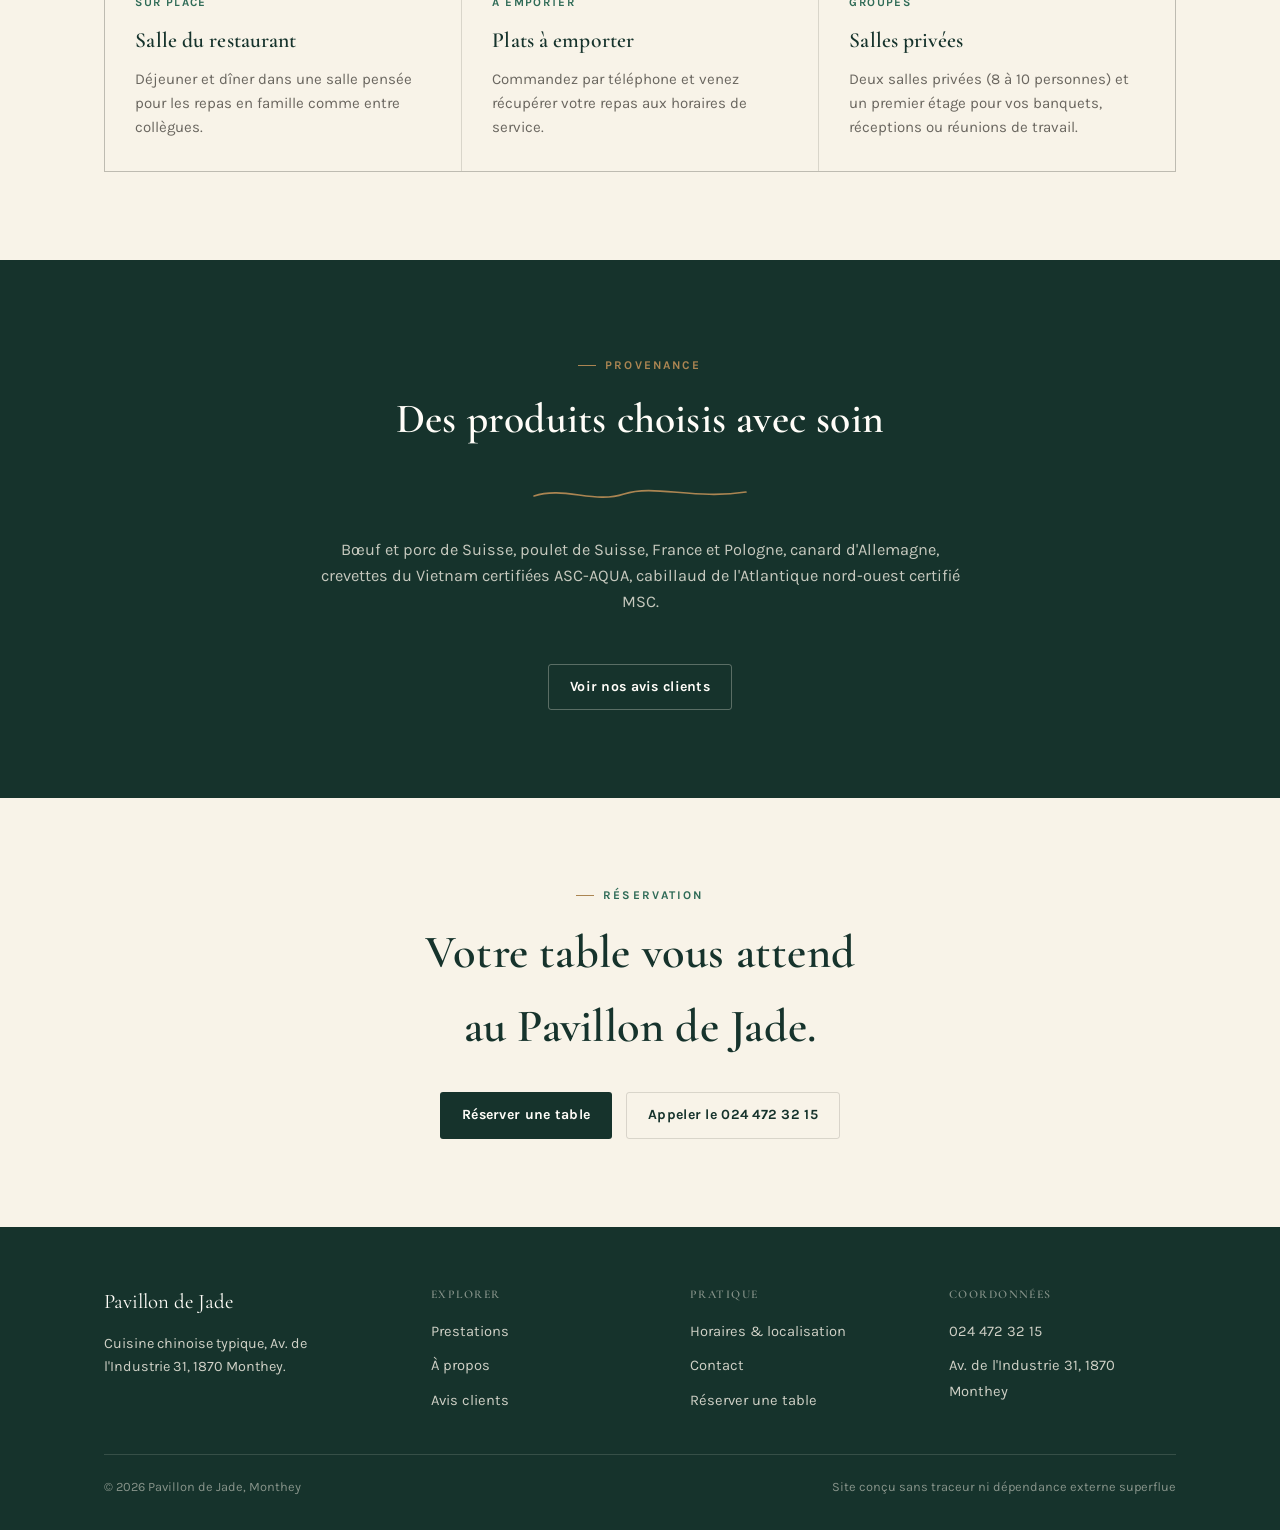
==== commit ed8f0e31: "Corrige le chargement des polices qui pouvait casser tout le style La police Google était chargée vi" ====
--- a/index.html
+++ b/index.html
@@ -6,7 +6,9 @@
 <title>Pavillon de Jade — Restaurant chinois à Monthey</title>
 <meta name="description" content="Le Pavillon de Jade, restaurant chinois tenu par la famille Wong à Monthey (Av. de l'Industrie 31), certifié Fait Maison. Réservez votre table en ligne.">
 <link rel="preconnect" href="https://fonts.googleapis.com">
+<link rel="preconnect" href="https://fonts.gstatic.com" crossorigin>
 <link rel="stylesheet" href="assets/css/style.css">
+<link rel="stylesheet" href="https://fonts.googleapis.com/css2?family=Cormorant+Garamond:ital,wght@0,500;0,600;1,500&family=Karla:wght@400;500;600;700&display=swap">
 </head>
 <body>
 <a class="skip-link" href="#main">Aller au contenu</a>
--- a/assets/css/style.css
+++ b/assets/css/style.css
@@ -2,8 +2,6 @@
    Pavillon de Jade — feuille de style principale
    Palette : jade profond, papier de riz, encre, touche d'or discrète.
    ========================================================================== */
-
-@import url('https://fonts.googleapis.com/css2?family=Cormorant+Garamond:ital,wght@0,500;0,600;1,500&family=Karla:wght@400;500;600;700&display=swap');
 
 :root{
   --jade-deep: #16332c;
@@ -144,7 +142,7 @@
   list-style: none;
   margin: 0; padding: 0;
 }
-.nav-links a{
+.nav-links a:not(.btn){
   position: relative;
   text-decoration: none;
   font-size: 0.92rem;
@@ -152,7 +150,7 @@
   color: var(--ink-dim);
   padding: 0.3rem 0.05rem;
 }
-.nav-links a::after{
+.nav-links a:not(.btn)::after{
   content: '';
   position: absolute;
   left: 0; right: 100%;
@@ -161,8 +159,8 @@
   background: var(--jade);
   transition: right 0.25s ease;
 }
-.nav-links a:hover, .nav-links a[aria-current="page"]{ color: var(--jade-deep); }
-.nav-links a:hover::after, .nav-links a[aria-current="page"]::after{ right: 0; }
+.nav-links a:not(.btn):hover, .nav-links a:not(.btn)[aria-current="page"]{ color: var(--jade-deep); }
+.nav-links a:not(.btn):hover::after, .nav-links a:not(.btn)[aria-current="page"]::after{ right: 0; }
 
 .btn{
   display: inline-flex;
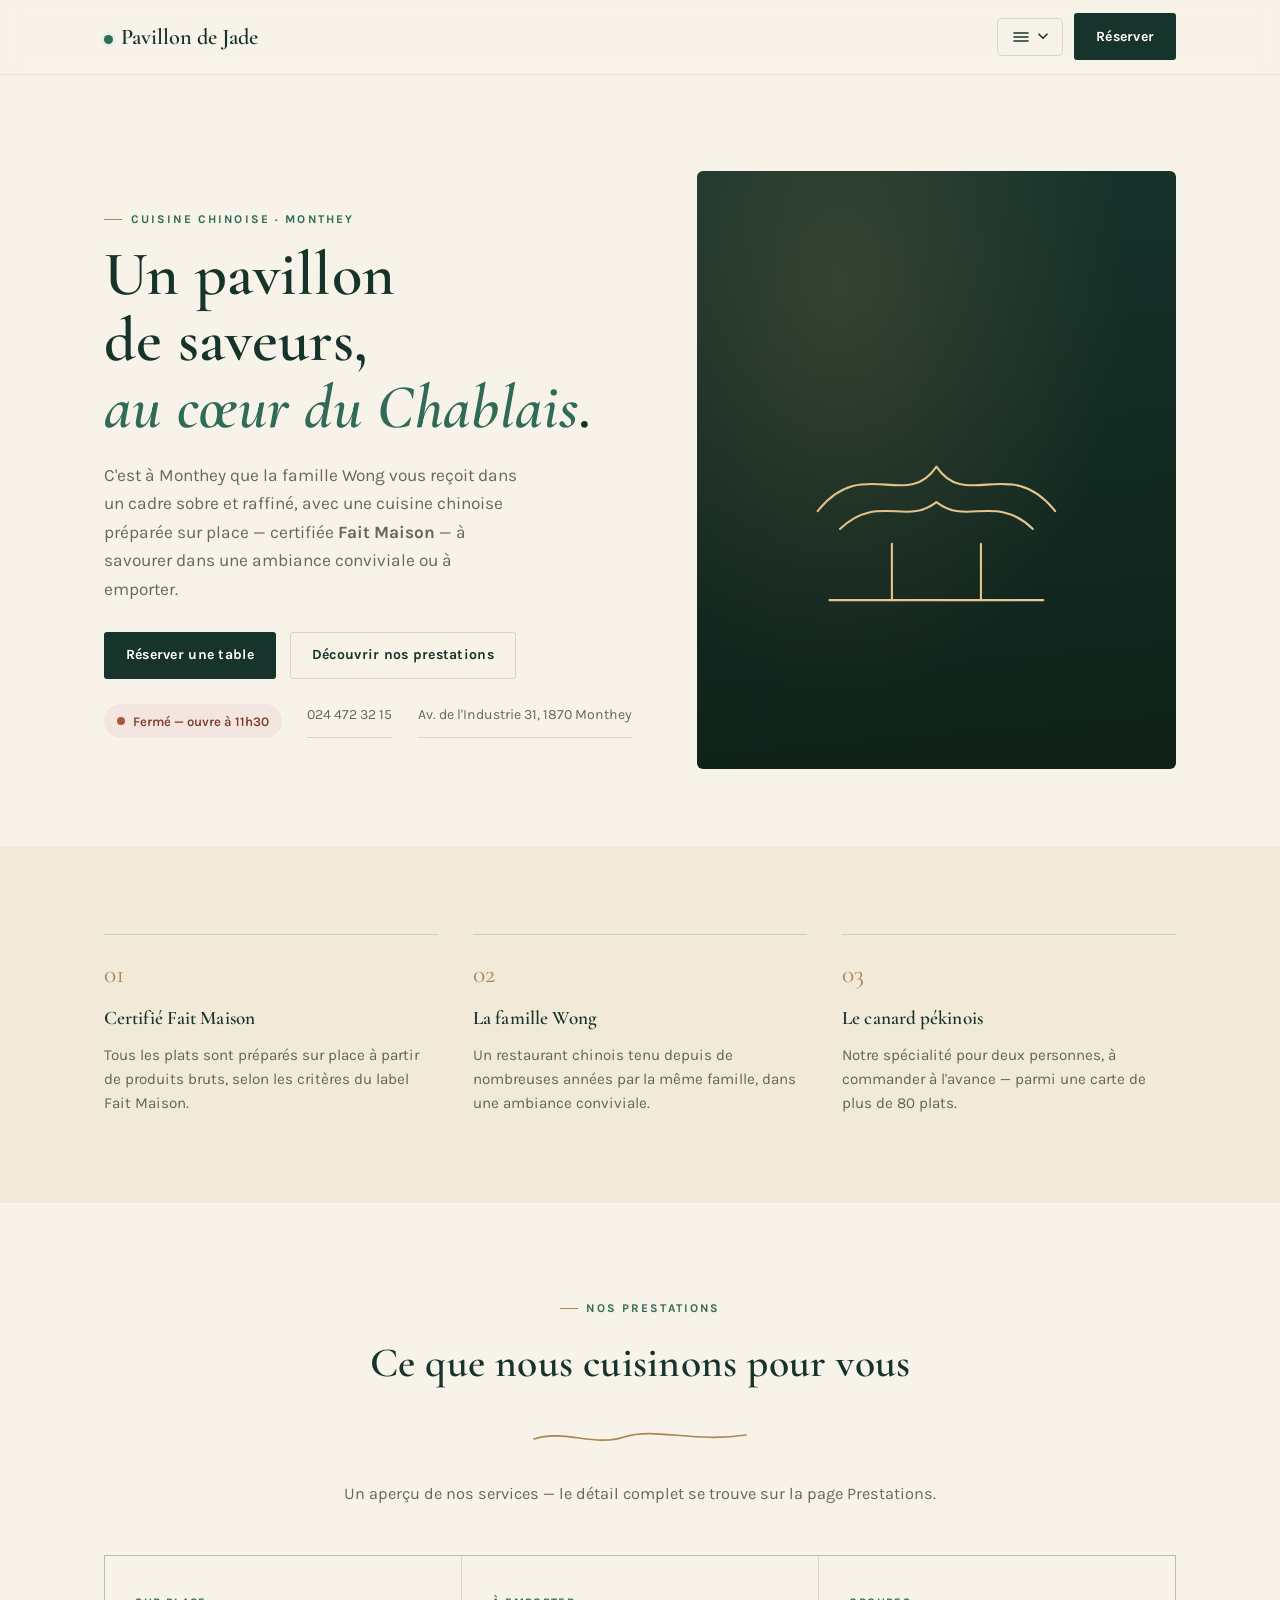
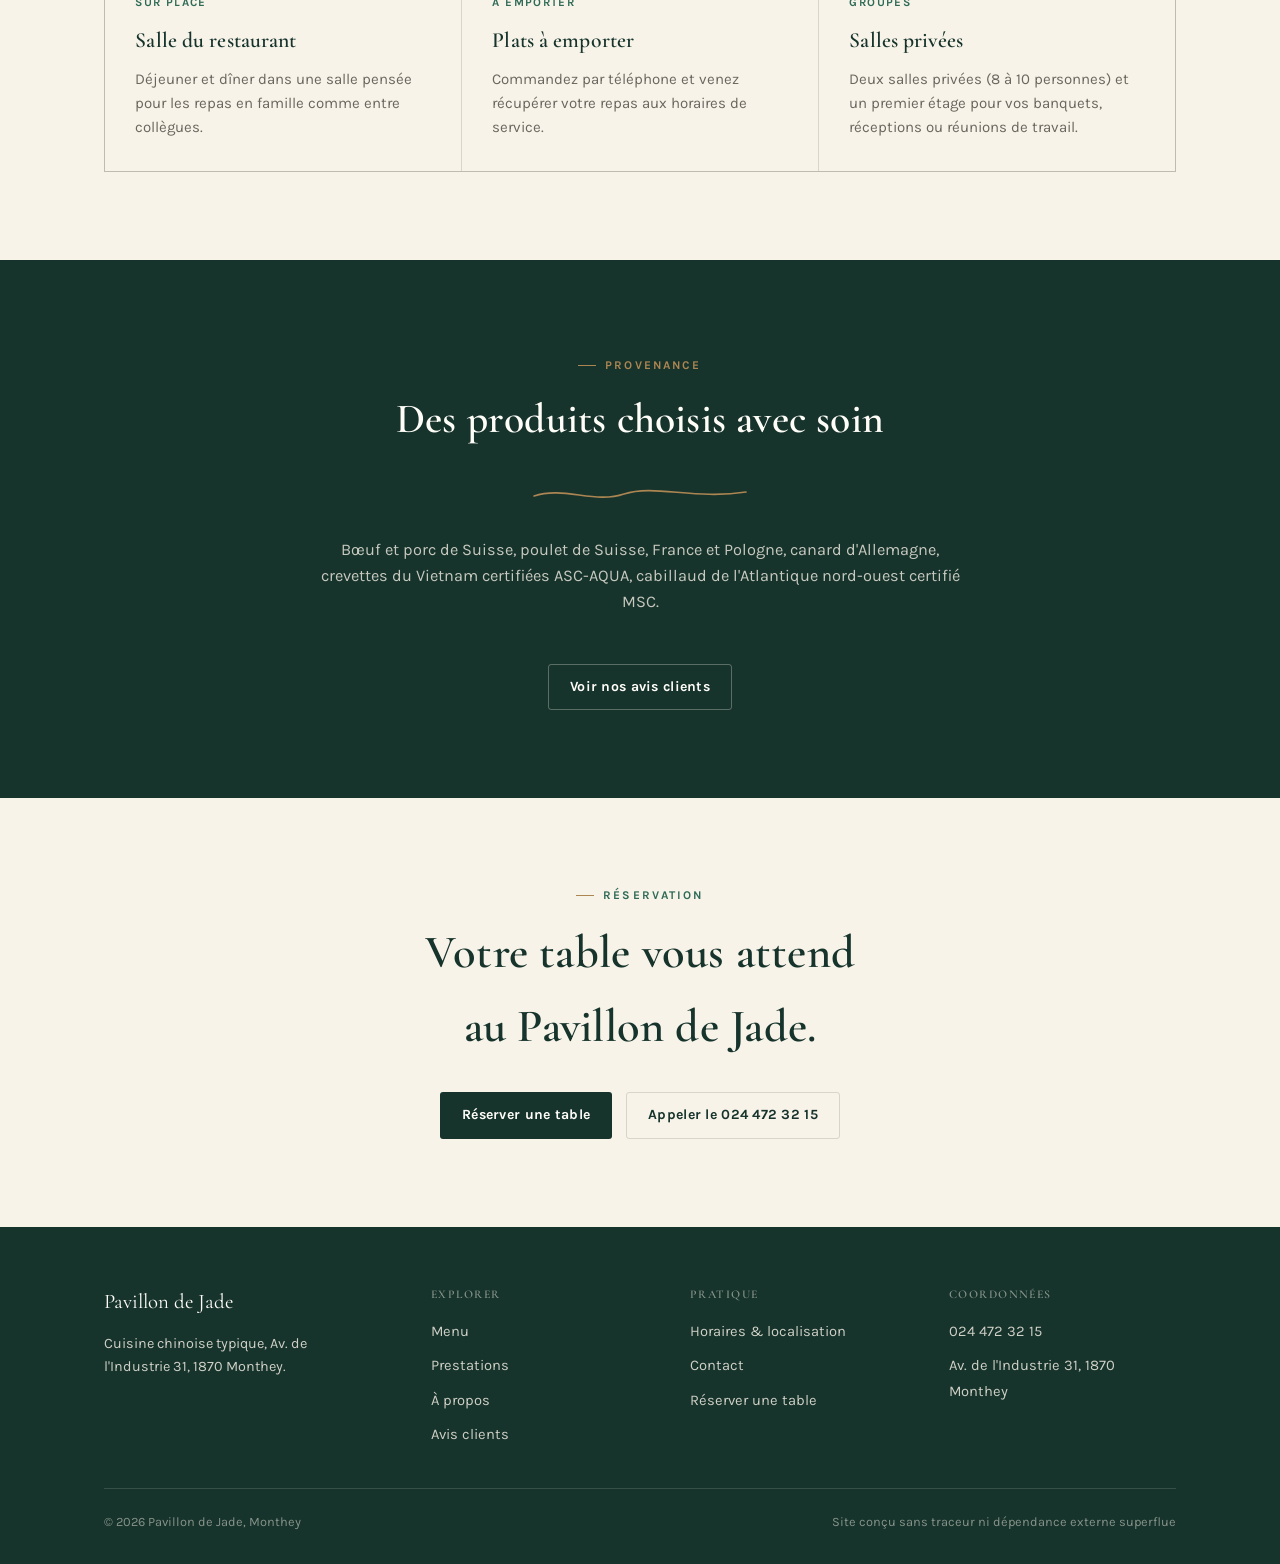
==== commit 0650cfd5: "Remplace la nav par un menu déroulant unique et ajoute l'onglet Menu - Nouveau menu déroulant (éléme" ====
--- a/index.html
+++ b/index.html
@@ -16,18 +16,24 @@
 <header class="site-header">
   <div class="container nav">
     <a class="brand" href="index.html"><span class="mark" aria-hidden="true"></span>Pavillon de Jade</a>
-    <button class="nav-toggle" type="button" aria-expanded="false" aria-controls="primary-nav" aria-label="Ouvrir le menu">
-      <svg width="20" height="20" viewBox="0 0 20 20" fill="none" stroke="currentColor" stroke-width="1.6" stroke-linecap="round"><path d="M2 5h16M2 10h16M2 15h16"/></svg>
-    </button>
-    <ul class="nav-links" id="primary-nav">
-      <li><a href="index.html" aria-current="page">Accueil</a></li>
-      <li><a href="prestations.html">Prestations</a></li>
-      <li><a href="a-propos.html">À propos</a></li>
-      <li><a href="avis.html">Avis clients</a></li>
-      <li><a href="horaires.html">Horaires &amp; localisation</a></li>
-      <li><a href="contact.html">Contact</a></li>
-      <li><a class="btn btn-primary" href="https://restaurant-pavillon-de-jade.resos.com/booking" target="_blank" rel="noopener">Réserver une table</a></li>
-    </ul>
+    <div class="nav-right">
+      <details class="nav-menu">
+        <summary class="nav-toggle" aria-label="Ouvrir le menu de navigation">
+          <svg width="18" height="18" viewBox="0 0 18 18" fill="none" stroke="currentColor" stroke-width="1.6" stroke-linecap="round"><path d="M2 5h14M2 9h14M2 13h14"/></svg>
+          <svg class="chevron" width="10" height="7" viewBox="0 0 10 7" fill="none" stroke="currentColor" stroke-width="1.6" stroke-linecap="round" stroke-linejoin="round" aria-hidden="true"><path d="M1 1.2l4 4 4-4"/></svg>
+        </summary>
+        <ul class="nav-dropdown">
+          <li><a href="index.html" aria-current="page">Accueil</a></li>
+          <li><a href="menu.html">Menu</a></li>
+          <li><a href="prestations.html">Prestations</a></li>
+          <li><a href="a-propos.html">À propos</a></li>
+          <li><a href="avis.html">Avis clients</a></li>
+          <li><a href="horaires.html">Horaires &amp; localisation</a></li>
+          <li><a href="contact.html">Contact</a></li>
+        </ul>
+      </details>
+      <a class="btn btn-primary" href="https://restaurant-pavillon-de-jade.resos.com/booking" target="_blank" rel="noopener">Réserver</a>
+    </div>
   </div>
 </header>
 
@@ -148,6 +154,7 @@
       <div>
         <h4>Explorer</h4>
         <ul>
+          <li><a href="menu.html">Menu</a></li>
           <li><a href="prestations.html">Prestations</a></li>
           <li><a href="a-propos.html">À propos</a></li>
           <li><a href="avis.html">Avis clients</a></li>
--- a/assets/css/style.css
+++ b/assets/css/style.css
@@ -111,6 +111,7 @@
   border-bottom: 1px solid var(--line-soft);
 }
 .nav{
+  position: relative;
   display: flex;
   align-items: center;
   justify-content: space-between;
@@ -135,32 +136,67 @@
   background: var(--jade);
   box-shadow: 0 0 0 3px var(--jade-soft);
 }
-.nav-links{
-  display: flex;
-  align-items: center;
-  gap: clamp(1rem, 2vw, 1.7rem);
+.nav-right{
+  display: flex;
+  align-items: center;
+  gap: 0.7rem;
+}
+
+/* <details>/<summary> : le menu s'ouvre nativement, sans JavaScript.
+   Le panneau se positionne par rapport à .nav (pleine largeur) et non par
+   rapport à .nav-menu (qui n'est large que du bouton), pour rester ancré
+   au bord droit du contenu même sur petit écran. */
+.nav-toggle{
+  display: inline-flex;
+  align-items: center;
+  gap: 0.45rem;
+  background: none;
+  border: 1px solid var(--line);
+  border-radius: 5px;
+  padding: 0.55rem 0.9rem;
+  cursor: pointer;
+  font-family: 'Karla', sans-serif;
+  font-weight: 600;
+  font-size: 0.9rem;
+  color: var(--jade-deep);
   list-style: none;
-  margin: 0; padding: 0;
-}
-.nav-links a:not(.btn){
-  position: relative;
+  user-select: none;
+}
+.nav-toggle::-webkit-details-marker{ display: none; }
+.nav-toggle:hover{ border-color: var(--jade); }
+.nav-toggle .chevron{ transition: transform 0.2s ease; flex-shrink: 0; }
+.nav-menu[open] .nav-toggle .chevron{ transform: rotate(180deg); }
+
+.nav-dropdown{
+  position: absolute;
+  top: calc(100% + 0.6rem);
+  right: 0;
+  min-width: 15rem;
+  background: var(--rice);
+  opacity: 1;
+  border: 1px solid var(--line);
+  border-radius: 8px;
+  box-shadow: 0 16px 34px rgba(22,51,44,0.16);
+  padding: 0.5rem;
+  list-style: none;
+  margin: 0;
+  z-index: 40;
+}
+.nav-dropdown a{
+  display: block;
+  padding: 0.7rem 0.9rem;
+  border-radius: 5px;
   text-decoration: none;
-  font-size: 0.92rem;
+  font-size: 0.95rem;
   font-weight: 500;
   color: var(--ink-dim);
-  padding: 0.3rem 0.05rem;
-}
-.nav-links a:not(.btn)::after{
-  content: '';
-  position: absolute;
-  left: 0; right: 100%;
-  bottom: 0;
-  height: 1px;
-  background: var(--jade);
-  transition: right 0.25s ease;
-}
-.nav-links a:not(.btn):hover, .nav-links a:not(.btn)[aria-current="page"]{ color: var(--jade-deep); }
-.nav-links a:not(.btn):hover::after, .nav-links a:not(.btn)[aria-current="page"]::after{ right: 0; }
+}
+.nav-dropdown a:hover{ background: var(--jade-soft); color: var(--jade-deep); }
+.nav-dropdown a[aria-current="page"]{ background: var(--jade-soft); color: var(--jade-deep); font-weight: 600; }
+
+@media (max-width: 480px){
+  .nav-dropdown{ left: 0; min-width: 0; }
+}
 
 .btn{
   display: inline-flex;
@@ -184,36 +220,8 @@
 .btn-ghost{ background: transparent; color: var(--jade-deep); border-color: var(--line); }
 .btn-ghost:hover{ border-color: var(--jade); color: var(--jade); }
 
-.nav-toggle{
-  display: none;
-  background: none;
-  border: 1px solid var(--line);
-  border-radius: 4px;
-  padding: 0.45rem 0.6rem;
-  cursor: pointer;
-}
-.nav-toggle svg{ color: var(--jade-deep); }
-
-@media (max-width: 860px){
-  .nav-links{
-    position: absolute;
-    left: 0; right: 0; top: 100%;
-    background: var(--rice);
-    border-bottom: 1px solid var(--line-soft);
-    flex-direction: column;
-    align-items: stretch;
-    gap: 0;
-    padding: 0.5rem clamp(1.25rem,4vw,2.5rem) 1rem;
-    display: none;
-  }
-  .nav-links.open{ display: flex; }
-  .nav-links a{ padding: 0.85rem 0; border-bottom: 1px solid var(--line-soft); }
-  .nav-links a::after{ display: none; }
-  .nav-links .btn{ margin-top: 0.7rem; align-self: flex-start; }
-  .nav-toggle{ display: inline-flex; }
-}
-@media (min-width: 861px){
-  .nav-links{ display: flex !important; }
+@media (max-width: 480px){
+  .nav-right .btn-primary{ padding: 0.55rem 0.9rem; font-size: 0.82rem; }
 }
 
 /* -------------------------------------------------- open-now badge */
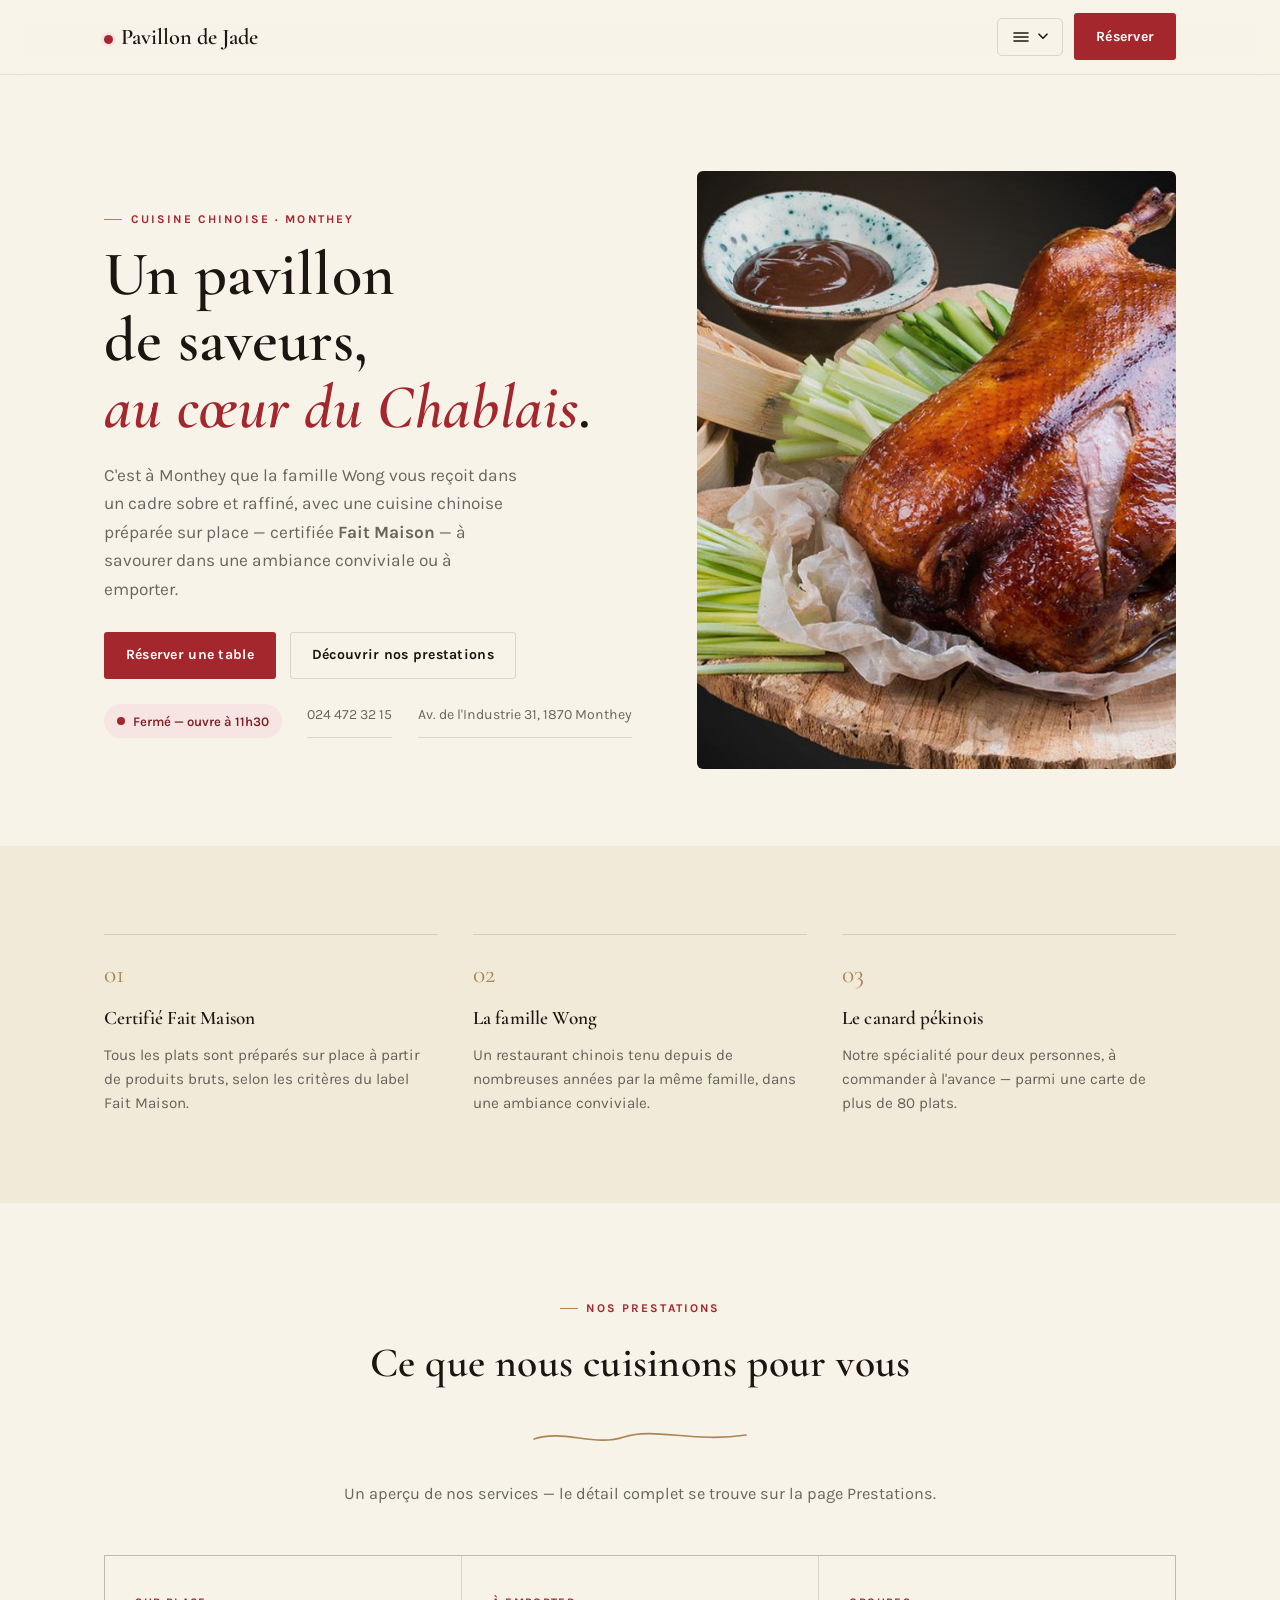
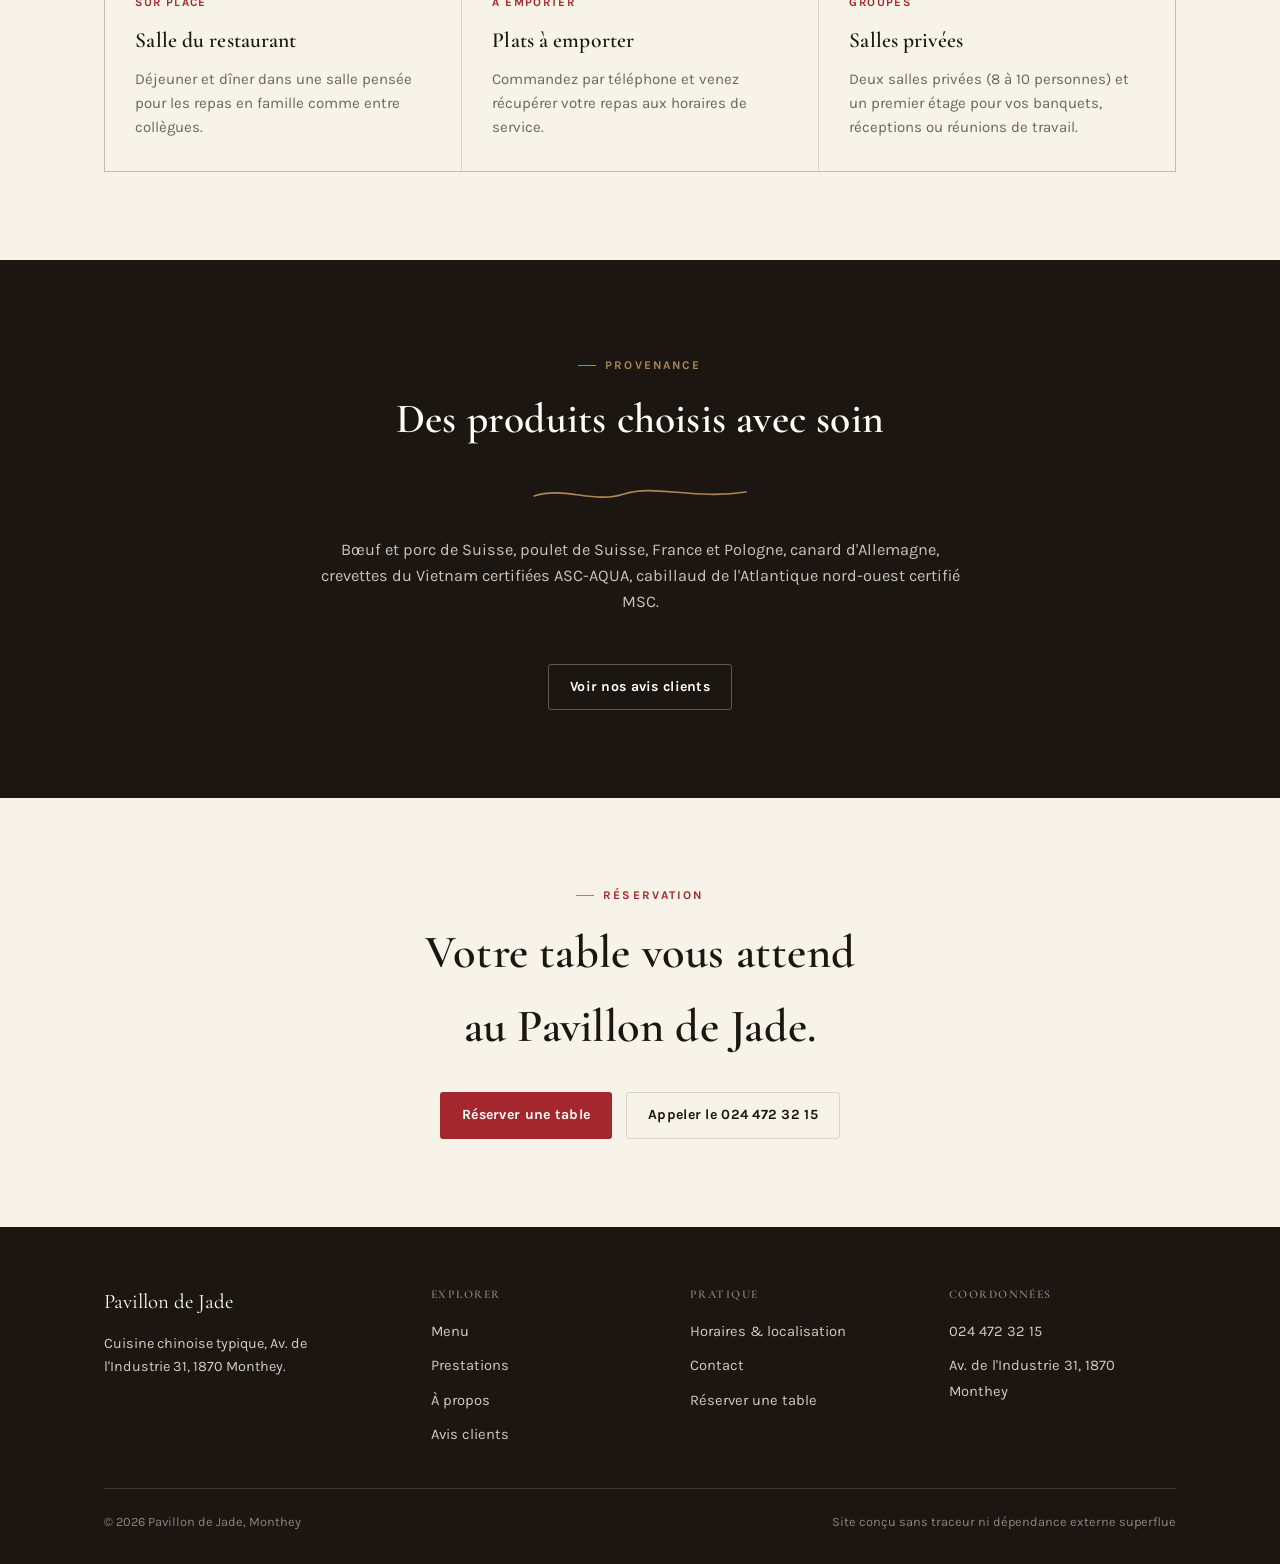
==== commit 41136656: "Ajoute les meilleures photos du site officiel du restaurant Trois photos reprises de pavillondejadem" ====
--- a/index.html
+++ b/index.html
@@ -55,14 +55,8 @@
           <a href="horaires.html">Av. de l'Industrie 31, 1870 Monthey</a>
         </div>
       </div>
-      <div class="hero-art" aria-hidden="true">
-        <svg viewBox="0 0 200 200" fill="none" stroke="#e7c98f" stroke-width="1.4" stroke-linecap="round" stroke-linejoin="round">
-          <path d="M20 128c30-38 60 0 80-30 20 30 50-8 80 30"/>
-          <path d="M35 140c25-24 45-2 65-18 20 16 40-6 65 18"/>
-          <line x1="70" y1="150" x2="70" y2="188"/>
-          <line x1="130" y1="150" x2="130" y2="188"/>
-          <line x1="28" y1="188" x2="172" y2="188"/>
-        </svg>
+      <div class="hero-art">
+        <img src="assets/img/canard-pekinois.jpg" alt="Canard pékinois du Pavillon de Jade, servi avec concombre, ciboule et sauce hoisin" width="1400" height="1400" fetchpriority="high">
       </div>
     </div>
   </section>
--- a/assets/css/style.css
+++ b/assets/css/style.css
@@ -1,13 +1,13 @@
 /* ==========================================================================
    Pavillon de Jade — feuille de style principale
-   Palette : jade profond, papier de riz, encre, touche d'or discrète.
+   Palette : rouge profond (laque), encre noire, papier de riz, touche d'or.
    ========================================================================== */
 
 :root{
-  --jade-deep: #16332c;
-  --jade: #2f6b57;
-  --jade-soft: #e7efe8;
-  --jade-line: #cddcd2;
+  --ink-deep: #1c1613;
+  --red: #a3272d;
+  --red-dark: #7e1e23;
+  --red-soft: #f6e5e3;
   --rice: #f8f3e8;
   --rice-alt: #f1ead9;
   --ink: #201d18;
@@ -17,7 +17,7 @@
   --line: rgba(32,29,24,0.14);
   --line-soft: rgba(32,29,24,0.08);
   --white: #fffdf8;
-  --focus: #1c5c46;
+  --focus: #7e1e23;
 }
 
 *, *::before, *::after{ box-sizing: border-box; }
@@ -40,7 +40,7 @@
   font-family: 'Cormorant Garamond', ui-serif, Georgia, serif;
   font-weight: 600;
   margin: 0;
-  color: var(--jade-deep);
+  color: var(--ink-deep);
   text-wrap: balance;
   letter-spacing: 0.005em;
 }
@@ -72,7 +72,7 @@
 .skip-link{
   position: absolute;
   left: 1rem; top: -3rem;
-  background: var(--jade-deep);
+  background: var(--ink-deep);
   color: var(--white);
   padding: 0.6rem 1rem;
   border-radius: 4px;
@@ -92,7 +92,7 @@
   font-weight: 700;
   letter-spacing: 0.18em;
   text-transform: uppercase;
-  color: var(--jade);
+  color: var(--red);
 }
 .eyebrow::before{
   content: '';
@@ -126,15 +126,15 @@
   font-family: 'Cormorant Garamond', serif;
   font-weight: 600;
   font-size: 1.4rem;
-  color: var(--jade-deep);
+  color: var(--ink-deep);
   white-space: nowrap;
 }
 .brand .mark{
   display: inline-block;
   width: 9px; height: 9px;
   border-radius: 50%;
-  background: var(--jade);
-  box-shadow: 0 0 0 3px var(--jade-soft);
+  background: var(--red);
+  box-shadow: 0 0 0 3px var(--red-soft);
 }
 .nav-right{
   display: flex;
@@ -158,12 +158,12 @@
   font-family: 'Karla', sans-serif;
   font-weight: 600;
   font-size: 0.9rem;
-  color: var(--jade-deep);
+  color: var(--ink-deep);
   list-style: none;
   user-select: none;
 }
 .nav-toggle::-webkit-details-marker{ display: none; }
-.nav-toggle:hover{ border-color: var(--jade); }
+.nav-toggle:hover{ border-color: var(--red); }
 .nav-toggle .chevron{ transition: transform 0.2s ease; flex-shrink: 0; }
 .nav-menu[open] .nav-toggle .chevron{ transform: rotate(180deg); }
 
@@ -176,7 +176,7 @@
   opacity: 1;
   border: 1px solid var(--line);
   border-radius: 8px;
-  box-shadow: 0 16px 34px rgba(22,51,44,0.16);
+  box-shadow: 0 16px 34px rgba(28,22,19,0.18);
   padding: 0.5rem;
   list-style: none;
   margin: 0;
@@ -191,8 +191,8 @@
   font-weight: 500;
   color: var(--ink-dim);
 }
-.nav-dropdown a:hover{ background: var(--jade-soft); color: var(--jade-deep); }
-.nav-dropdown a[aria-current="page"]{ background: var(--jade-soft); color: var(--jade-deep); font-weight: 600; }
+.nav-dropdown a:hover{ background: var(--red-soft); color: var(--ink-deep); }
+.nav-dropdown a[aria-current="page"]{ background: var(--red-soft); color: var(--ink-deep); font-weight: 600; }
 
 @media (max-width: 480px){
   .nav-dropdown{ left: 0; min-width: 0; }
@@ -214,17 +214,19 @@
   cursor: pointer;
   transition: background 0.18s ease, color 0.18s ease, border-color 0.18s ease, transform 0.12s ease;
 }
-.btn-primary{ background: var(--jade-deep); color: var(--white); }
-.btn-primary:hover{ background: var(--jade); }
+.btn-primary{ background: var(--red); color: var(--white); }
+.btn-primary:hover{ background: var(--red-dark); }
 .btn-primary:active{ transform: scale(0.98); }
-.btn-ghost{ background: transparent; color: var(--jade-deep); border-color: var(--line); }
-.btn-ghost:hover{ border-color: var(--jade); color: var(--jade); }
+.btn-ghost{ background: transparent; color: var(--ink-deep); border-color: var(--line); }
+.btn-ghost:hover{ border-color: var(--red); color: var(--red); }
 
 @media (max-width: 480px){
   .nav-right .btn-primary{ padding: 0.55rem 0.9rem; font-size: 0.82rem; }
 }
 
-/* -------------------------------------------------- open-now badge */
+/* -------------------------------------------------- open-now badge
+   Rouge = fermé (comme un feu), or = ouvert (comme une lanterne allumée) —
+   pas de vert dans la palette. */
 .open-badge{
   display: inline-flex;
   align-items: center;
@@ -233,16 +235,16 @@
   font-weight: 600;
   padding: 0.4rem 0.8rem;
   border-radius: 100px;
-  background: var(--jade-soft);
-  color: var(--jade-deep);
+  background: rgba(171,133,82,0.16);
+  color: var(--ink-deep);
 }
 .open-badge .dot{
   width: 8px; height: 8px;
   border-radius: 50%;
-  background: #2f8f5c;
-}
-.open-badge[data-state="closed"] .dot{ background: #a9583f; }
-.open-badge[data-state="closed"]{ background: #f3e6e0; color: #7a3a26; }
+  background: var(--gold);
+}
+.open-badge[data-state="closed"] .dot{ background: var(--red); }
+.open-badge[data-state="closed"]{ background: var(--red-soft); color: var(--red-dark); }
 
 /* -------------------------------------------------- ink divider */
 .ink-divider{
@@ -285,7 +287,7 @@
   line-height: 1.06;
   margin-top: 0.8rem;
 }
-.hero h1 em{ font-style: italic; color: var(--jade); }
+.hero h1 em{ font-style: italic; color: var(--red); }
 .hero .lede{
   margin-top: 1.3rem;
   max-width: 42ch;
@@ -314,18 +316,50 @@
   position: relative;
   aspect-ratio: 4/5;
   border-radius: 6px;
-  background: linear-gradient(175deg, var(--jade-deep), #0f2119);
+  background: linear-gradient(175deg, var(--ink-deep), #100b09);
   display: flex;
   align-items: center;
   justify-content: center;
   overflow: hidden;
 }
 .hero-art svg{ width: 62%; height: 62%; }
+.hero-art img{
+  width: 100%;
+  height: 100%;
+  object-fit: cover;
+  display: block;
+}
 .hero-art::after{
   content: '';
   position: absolute; inset: 0;
   background: radial-gradient(ellipse at 30% 20%, rgba(171,133,82,0.22), transparent 60%);
-}
+  pointer-events: none;
+}
+
+/* -------------------------------------------------- photos */
+.photo{
+  position: relative;
+  border-radius: 6px;
+  overflow: hidden;
+  background: var(--rice-alt);
+}
+.photo img{ width: 100%; height: 100%; object-fit: cover; display: block; }
+.photo-caption{
+  margin-top: 0.7rem;
+  font-size: 0.82rem;
+  color: var(--ink-faint);
+  font-style: italic;
+}
+.photo-row{
+  display: grid;
+  grid-template-columns: 1.1fr 0.9fr;
+  gap: clamp(1.5rem, 4vw, 3rem);
+  align-items: center;
+}
+@media (max-width: 780px){ .photo-row{ grid-template-columns: 1fr; } }
+.photo-banner{ aspect-ratio: 21/9; }
+.photo-portrait{ aspect-ratio: 4/5; }
+@media (max-width: 640px){ .photo-banner{ aspect-ratio: 4/3; } }
 
 /* -------------------------------------------------- reveal-on-scroll */
 .reveal{ opacity: 1; transform: none; }
@@ -338,7 +372,7 @@
 /* -------------------------------------------------- sections */
 section{ padding: clamp(3.5rem, 7vw, 5.5rem) 0; }
 .section-alt{ background: var(--rice-alt); }
-.section-jade{ background: var(--jade-deep); color: var(--rice); }
+.section-jade{ background: var(--ink-deep); color: var(--rice); }
 .section-jade h2, .section-jade h3{ color: var(--white); }
 .section-jade .eyebrow{ color: var(--gold); }
 .section-jade .eyebrow::before{ background: var(--gold); }
@@ -374,7 +408,7 @@
   font-weight: 700;
   letter-spacing: 0.12em;
   text-transform: uppercase;
-  color: var(--jade);
+  color: var(--red);
 }
 .service-card h3{ margin-top: 0.6rem; font-size: 1.35rem; }
 .service-card p{ margin-top: 0.6rem; color: var(--ink-dim); font-size: 0.94rem; line-height: 1.6; }
@@ -399,17 +433,17 @@
 .menu-list .price{
   font-family: 'Karla', sans-serif;
   font-variant-numeric: tabular-nums;
-  color: var(--jade-deep);
+  color: var(--ink-deep);
   font-weight: 700;
   white-space: nowrap;
 }
 .menu-note{
   margin-top: 1.3rem;
   padding: 0.9rem 1.1rem;
-  background: var(--jade-soft);
+  background: var(--rice-alt);
   border-radius: 4px;
   font-size: 0.86rem;
-  color: var(--jade-deep);
+  color: var(--ink-deep);
 }
 
 /* -------------------------------------------------- reviews */
@@ -435,7 +469,7 @@
 .hours-table{ width: 100%; border-collapse: collapse; }
 .hours-table th{ text-align: left; padding: 0 0 0.7rem; font-size: 0.78rem; letter-spacing: 0.1em; text-transform: uppercase; color: var(--ink-faint); font-weight: 700; }
 .hours-table td{ padding: 0.7rem 0; border-top: 1px solid var(--line-soft); font-size: 0.98rem; }
-.hours-table tr.is-today td{ font-weight: 700; color: var(--jade-deep); }
+.hours-table tr.is-today td{ font-weight: 700; color: var(--red); }
 .hours-table td.closed{ color: var(--ink-faint); font-style: italic; }
 .hours-table td.day{ text-transform: capitalize; }
 
@@ -464,7 +498,7 @@
 .form-row{ display: grid; grid-template-columns: 1fr 1fr; gap: 1rem; }
 @media (max-width: 560px){ .form-row{ grid-template-columns: 1fr; } }
 .field{ margin-bottom: 1.1rem; }
-.field label{ display: block; font-size: 0.84rem; font-weight: 700; margin-bottom: 0.4rem; color: var(--jade-deep); }
+.field label{ display: block; font-size: 0.84rem; font-weight: 700; margin-bottom: 0.4rem; color: var(--ink-deep); }
 .field .hint{ display: block; font-size: 0.76rem; color: var(--ink-faint); margin-top: 0.35rem; }
 .field input, .field select, .field textarea{
   width: 100%;
@@ -476,10 +510,10 @@
   font-size: 0.98rem;
   color: var(--ink);
 }
-.field input:focus, .field select:focus, .field textarea:focus{ border-color: var(--jade); }
+.field input:focus, .field select:focus, .field textarea:focus{ border-color: var(--red); }
 .field textarea{ resize: vertical; min-height: 5.5rem; }
-.field.invalid input, .field.invalid select, .field.invalid textarea{ border-color: #a9583f; }
-.field .error{ display: none; font-size: 0.78rem; color: #a9583f; margin-top: 0.35rem; }
+.field.invalid input, .field.invalid select, .field.invalid textarea{ border-color: var(--red-dark); }
+.field .error{ display: none; font-size: 0.78rem; color: var(--red-dark); margin-top: 0.35rem; }
 .field.invalid .error{ display: block; }
 .form-status{
   margin-top: 1rem;
@@ -489,8 +523,8 @@
   display: none;
 }
 .form-status.show{ display: block; }
-.form-status.ok{ background: var(--jade-soft); color: var(--jade-deep); }
-.form-status.err{ background: #f3e6e0; color: #7a3a26; }
+.form-status.ok{ background: var(--rice-alt); color: var(--ink-deep); }
+.form-status.err{ background: var(--red-soft); color: var(--red-dark); }
 .form-fallback-note{ margin-top: 1rem; font-size: 0.78rem; color: var(--ink-faint); }
 
 /* -------------------------------------------------- cta band */
@@ -499,7 +533,7 @@
 .cta-band .hero-actions{ justify-content: center; }
 
 /* -------------------------------------------------- footer */
-.site-footer{ background: var(--jade-deep); color: rgba(248,243,232,0.82); padding: clamp(2.6rem, 5vw, 3.6rem) 0 2rem; }
+.site-footer{ background: var(--ink-deep); color: rgba(248,243,232,0.82); padding: clamp(2.6rem, 5vw, 3.6rem) 0 2rem; }
 .footer-grid{ display: grid; grid-template-columns: 1.3fr repeat(3, 1fr); gap: 2rem; }
 @media (max-width: 780px){ .footer-grid{ grid-template-columns: repeat(2, 1fr); } }
 .footer-grid h4{ font-size: 0.74rem; letter-spacing: 0.12em; text-transform: uppercase; color: rgba(248,243,232,0.5); margin: 0 0 0.9rem; }
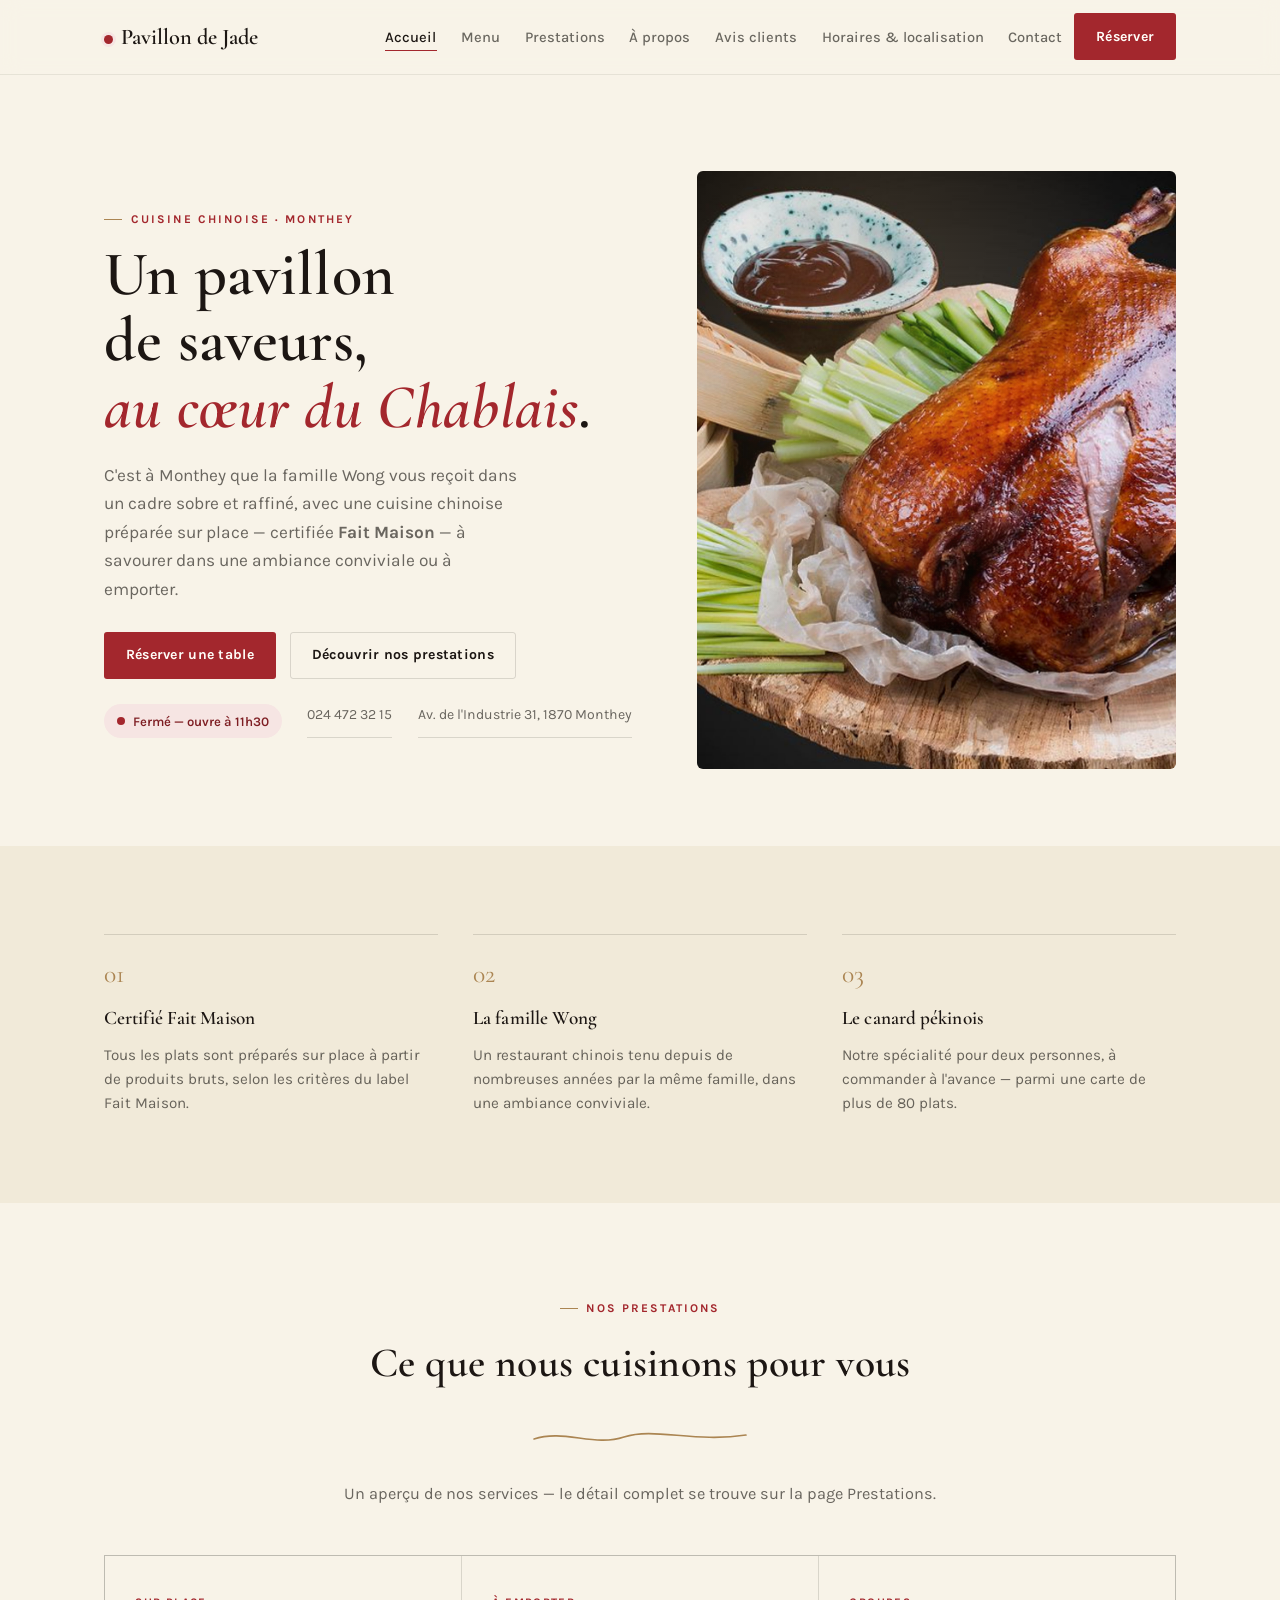
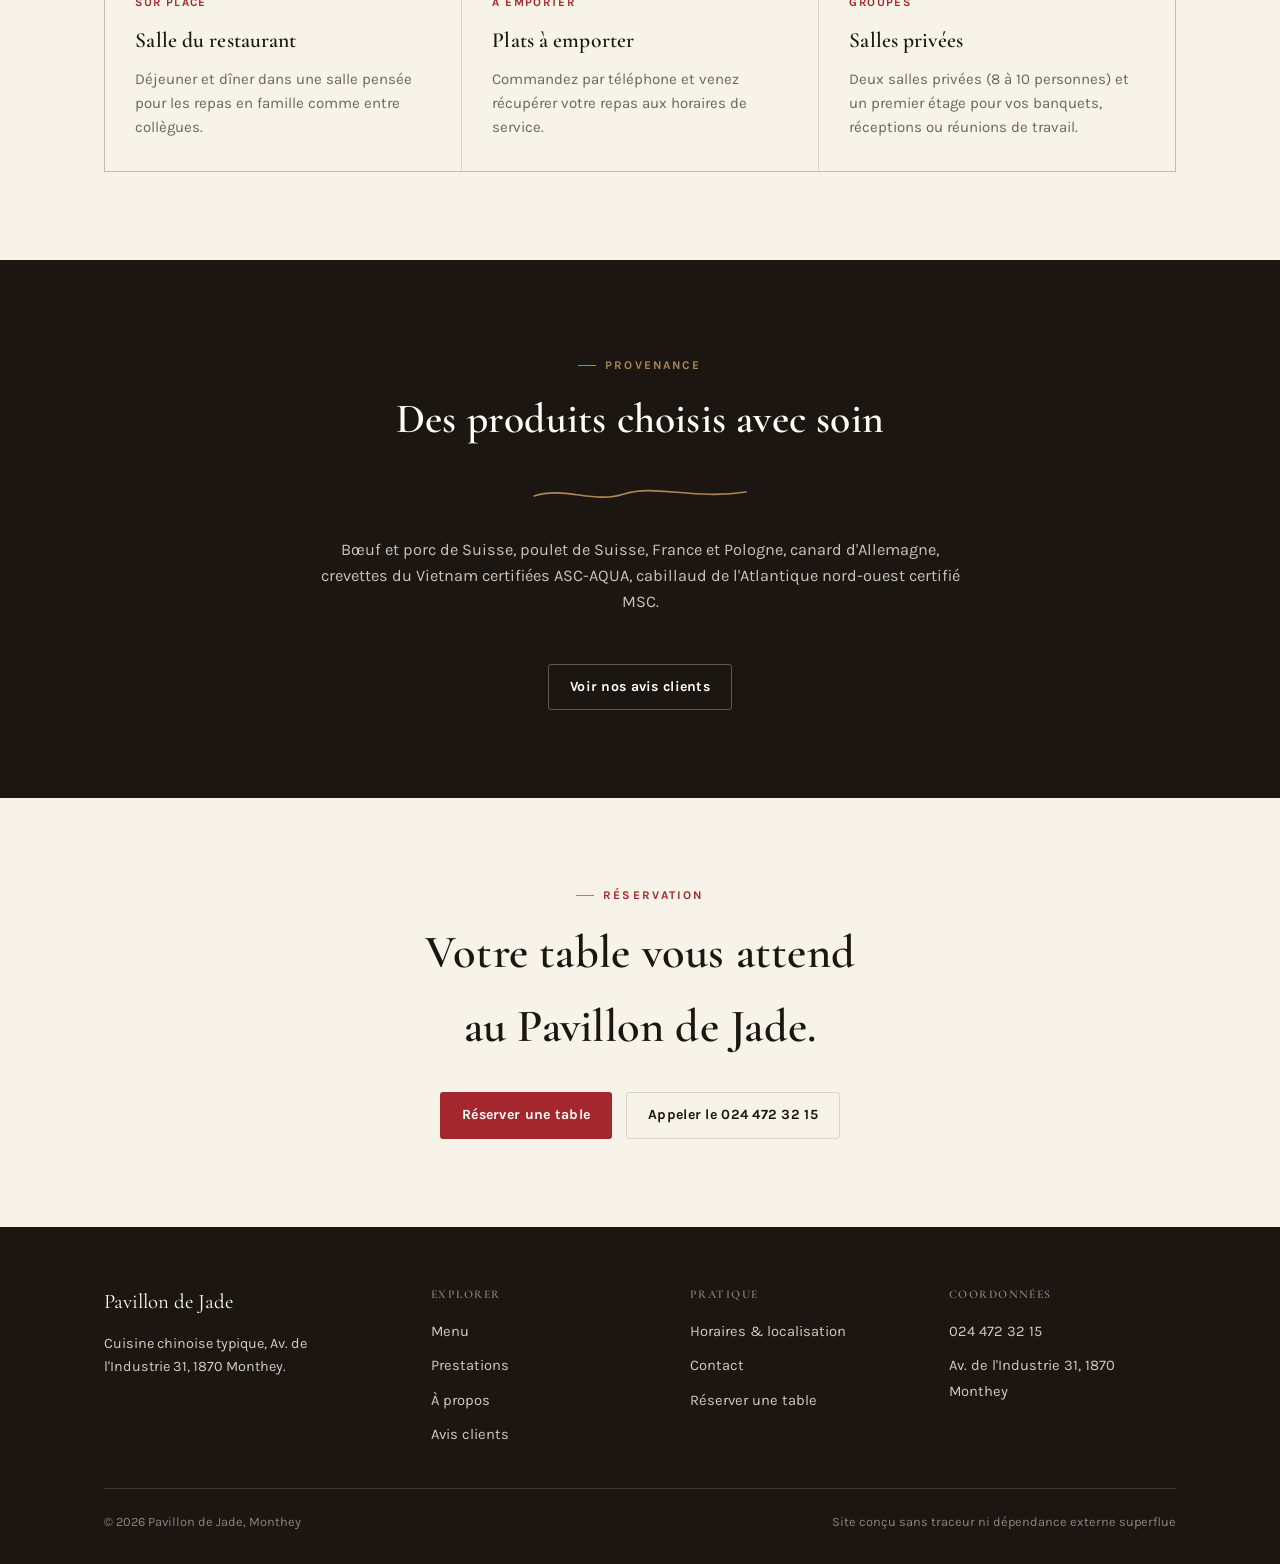
==== commit 0b323b9f: "Simplifier la navigation : retirer le menu déroulant Retour au menu classique et épuré (liens horizo" ====
--- a/index.html
+++ b/index.html
@@ -17,21 +17,18 @@
   <div class="container nav">
     <a class="brand" href="index.html"><span class="mark" aria-hidden="true"></span>Pavillon de Jade</a>
     <div class="nav-right">
-      <details class="nav-menu">
-        <summary class="nav-toggle" aria-label="Ouvrir le menu de navigation">
-          <svg width="18" height="18" viewBox="0 0 18 18" fill="none" stroke="currentColor" stroke-width="1.6" stroke-linecap="round"><path d="M2 5h14M2 9h14M2 13h14"/></svg>
-          <svg class="chevron" width="10" height="7" viewBox="0 0 10 7" fill="none" stroke="currentColor" stroke-width="1.6" stroke-linecap="round" stroke-linejoin="round" aria-hidden="true"><path d="M1 1.2l4 4 4-4"/></svg>
-        </summary>
-        <ul class="nav-dropdown">
-          <li><a href="index.html" aria-current="page">Accueil</a></li>
-          <li><a href="menu.html">Menu</a></li>
-          <li><a href="prestations.html">Prestations</a></li>
-          <li><a href="a-propos.html">À propos</a></li>
-          <li><a href="avis.html">Avis clients</a></li>
-          <li><a href="horaires.html">Horaires &amp; localisation</a></li>
-          <li><a href="contact.html">Contact</a></li>
-        </ul>
-      </details>
+      <button class="nav-toggle" type="button" aria-expanded="false" aria-controls="primary-nav" aria-label="Ouvrir le menu">
+        <svg width="20" height="20" viewBox="0 0 20 20" fill="none" stroke="currentColor" stroke-width="1.6" stroke-linecap="round"><path d="M2 5h16M2 10h16M2 15h16"/></svg>
+      </button>
+      <ul class="nav-links" id="primary-nav">
+        <li><a href="index.html" aria-current="page">Accueil</a></li>
+        <li><a href="menu.html">Menu</a></li>
+        <li><a href="prestations.html">Prestations</a></li>
+        <li><a href="a-propos.html">À propos</a></li>
+        <li><a href="avis.html">Avis clients</a></li>
+        <li><a href="horaires.html">Horaires &amp; localisation</a></li>
+        <li><a href="contact.html">Contact</a></li>
+      </ul>
       <a class="btn btn-primary" href="https://restaurant-pavillon-de-jade.resos.com/booking" target="_blank" rel="noopener">Réserver</a>
     </div>
   </div>
--- a/assets/css/style.css
+++ b/assets/css/style.css
@@ -142,60 +142,66 @@
   gap: 0.7rem;
 }
 
-/* <details>/<summary> : le menu s'ouvre nativement, sans JavaScript.
-   Le panneau se positionne par rapport à .nav (pleine largeur) et non par
-   rapport à .nav-menu (qui n'est large que du bouton), pour rester ancré
-   au bord droit du contenu même sur petit écran. */
+/* Ligne de liens classique et sobre sur grand écran ; bandeau plein
+   largeur sous l'en-tête, ouvert par un bouton, sur petit écran. */
+.nav-links{
+  display: flex;
+  align-items: center;
+  gap: clamp(1rem, 1.8vw, 1.5rem);
+  list-style: none;
+  margin: 0;
+  padding: 0;
+}
+.nav-links a{
+  position: relative;
+  text-decoration: none;
+  font-size: 0.92rem;
+  font-weight: 500;
+  color: var(--ink-dim);
+  padding: 0.3rem 0.05rem;
+  white-space: nowrap;
+}
+.nav-links a::after{
+  content: '';
+  position: absolute;
+  left: 0; right: 100%;
+  bottom: 0;
+  height: 1px;
+  background: var(--red);
+  transition: right 0.25s ease;
+}
+.nav-links a:hover, .nav-links a[aria-current="page"]{ color: var(--ink-deep); }
+.nav-links a:hover::after, .nav-links a[aria-current="page"]::after{ right: 0; }
+
 .nav-toggle{
-  display: inline-flex;
-  align-items: center;
-  gap: 0.45rem;
+  display: none;
   background: none;
   border: 1px solid var(--line);
-  border-radius: 5px;
-  padding: 0.55rem 0.9rem;
+  border-radius: 4px;
+  padding: 0.45rem 0.6rem;
   cursor: pointer;
-  font-family: 'Karla', sans-serif;
-  font-weight: 600;
-  font-size: 0.9rem;
-  color: var(--ink-deep);
-  list-style: none;
-  user-select: none;
-}
-.nav-toggle::-webkit-details-marker{ display: none; }
-.nav-toggle:hover{ border-color: var(--red); }
-.nav-toggle .chevron{ transition: transform 0.2s ease; flex-shrink: 0; }
-.nav-menu[open] .nav-toggle .chevron{ transform: rotate(180deg); }
-
-.nav-dropdown{
-  position: absolute;
-  top: calc(100% + 0.6rem);
-  right: 0;
-  min-width: 15rem;
-  background: var(--rice);
-  opacity: 1;
-  border: 1px solid var(--line);
-  border-radius: 8px;
-  box-shadow: 0 16px 34px rgba(28,22,19,0.18);
-  padding: 0.5rem;
-  list-style: none;
-  margin: 0;
-  z-index: 40;
-}
-.nav-dropdown a{
-  display: block;
-  padding: 0.7rem 0.9rem;
-  border-radius: 5px;
-  text-decoration: none;
-  font-size: 0.95rem;
-  font-weight: 500;
-  color: var(--ink-dim);
-}
-.nav-dropdown a:hover{ background: var(--red-soft); color: var(--ink-deep); }
-.nav-dropdown a[aria-current="page"]{ background: var(--red-soft); color: var(--ink-deep); font-weight: 600; }
-
-@media (max-width: 480px){
-  .nav-dropdown{ left: 0; min-width: 0; }
+}
+.nav-toggle svg{ color: var(--ink-deep); }
+
+@media (max-width: 860px){
+  .nav-links{
+    position: absolute;
+    left: 0; right: 0; top: 100%;
+    background: var(--rice);
+    border-bottom: 1px solid var(--line-soft);
+    flex-direction: column;
+    align-items: stretch;
+    gap: 0;
+    padding: 0.5rem clamp(1.25rem, 4vw, 2.5rem) 1rem;
+    display: none;
+  }
+  .nav-links.open{ display: flex; }
+  .nav-links a{ padding: 0.85rem 0; border-bottom: 1px solid var(--line-soft); }
+  .nav-links a::after{ display: none; }
+  .nav-toggle{ display: inline-flex; }
+}
+@media (min-width: 861px){
+  .nav-links{ display: flex !important; }
 }
 
 .btn{
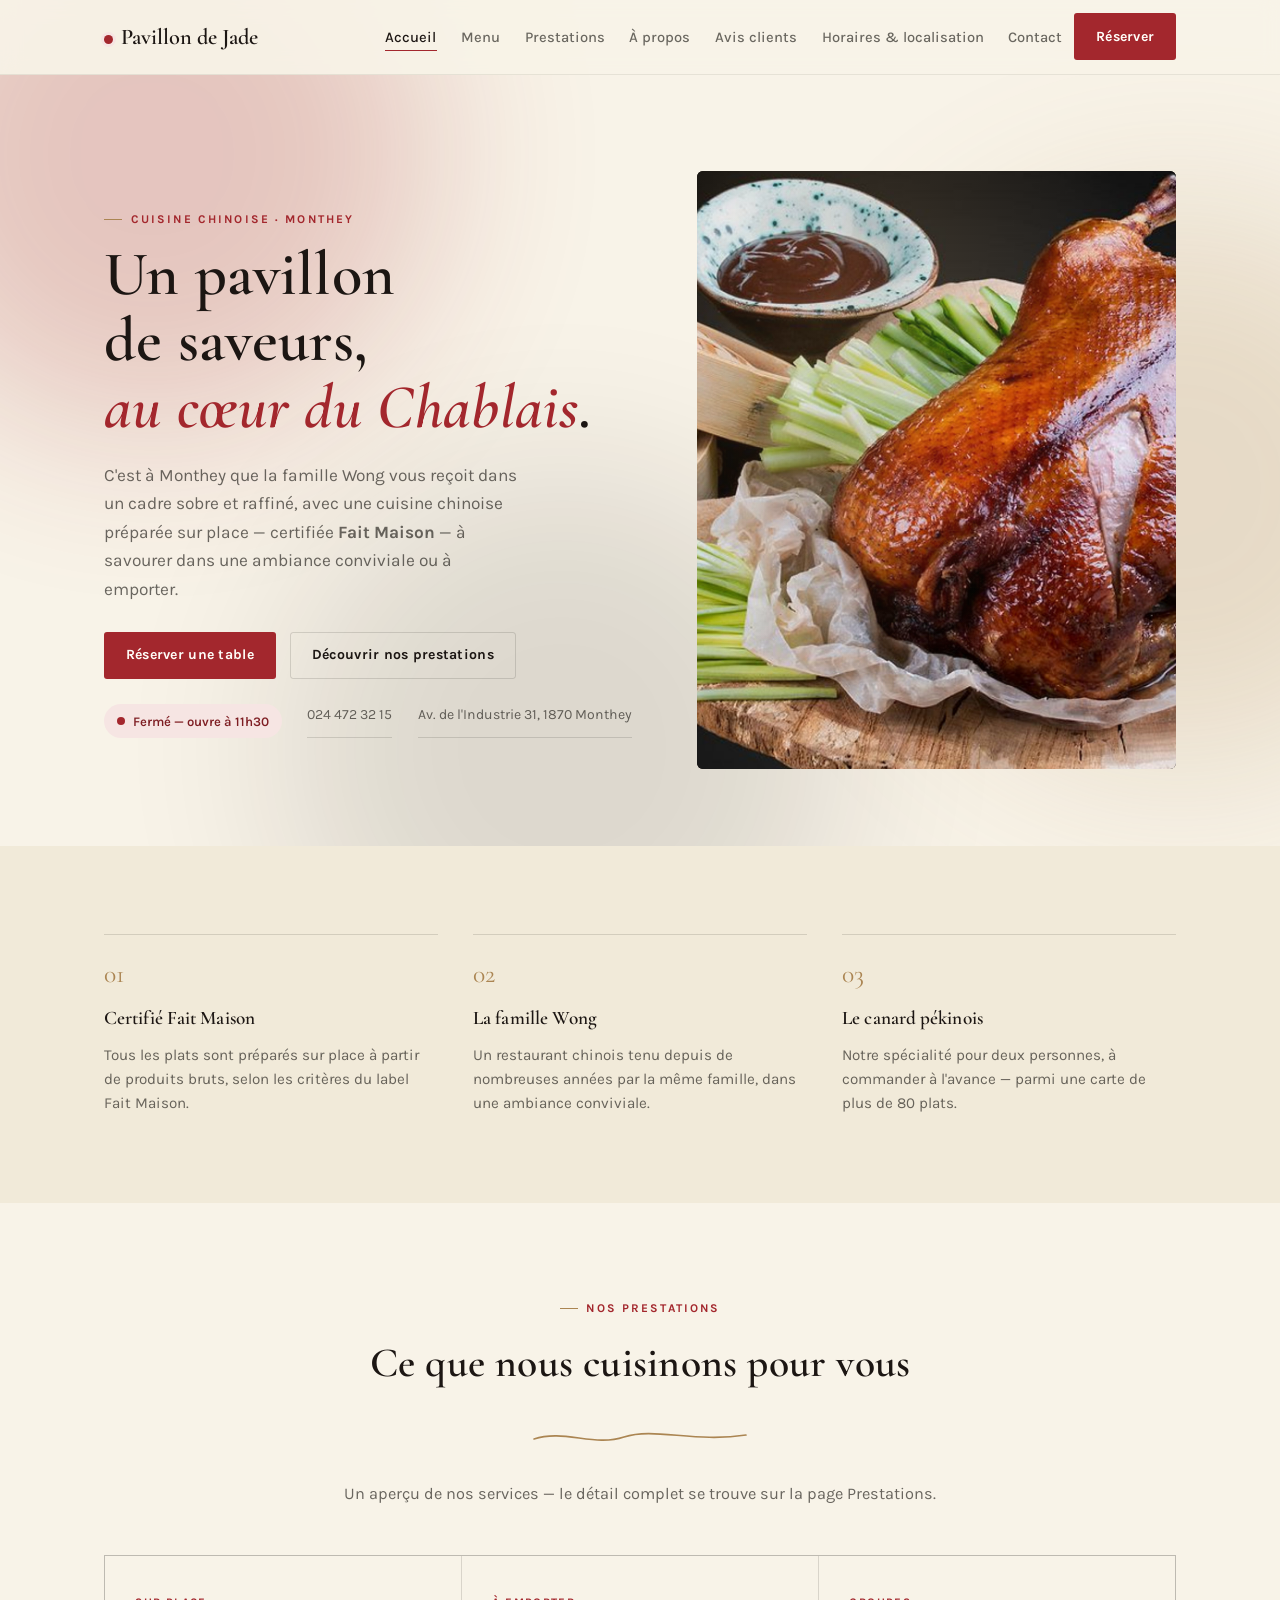
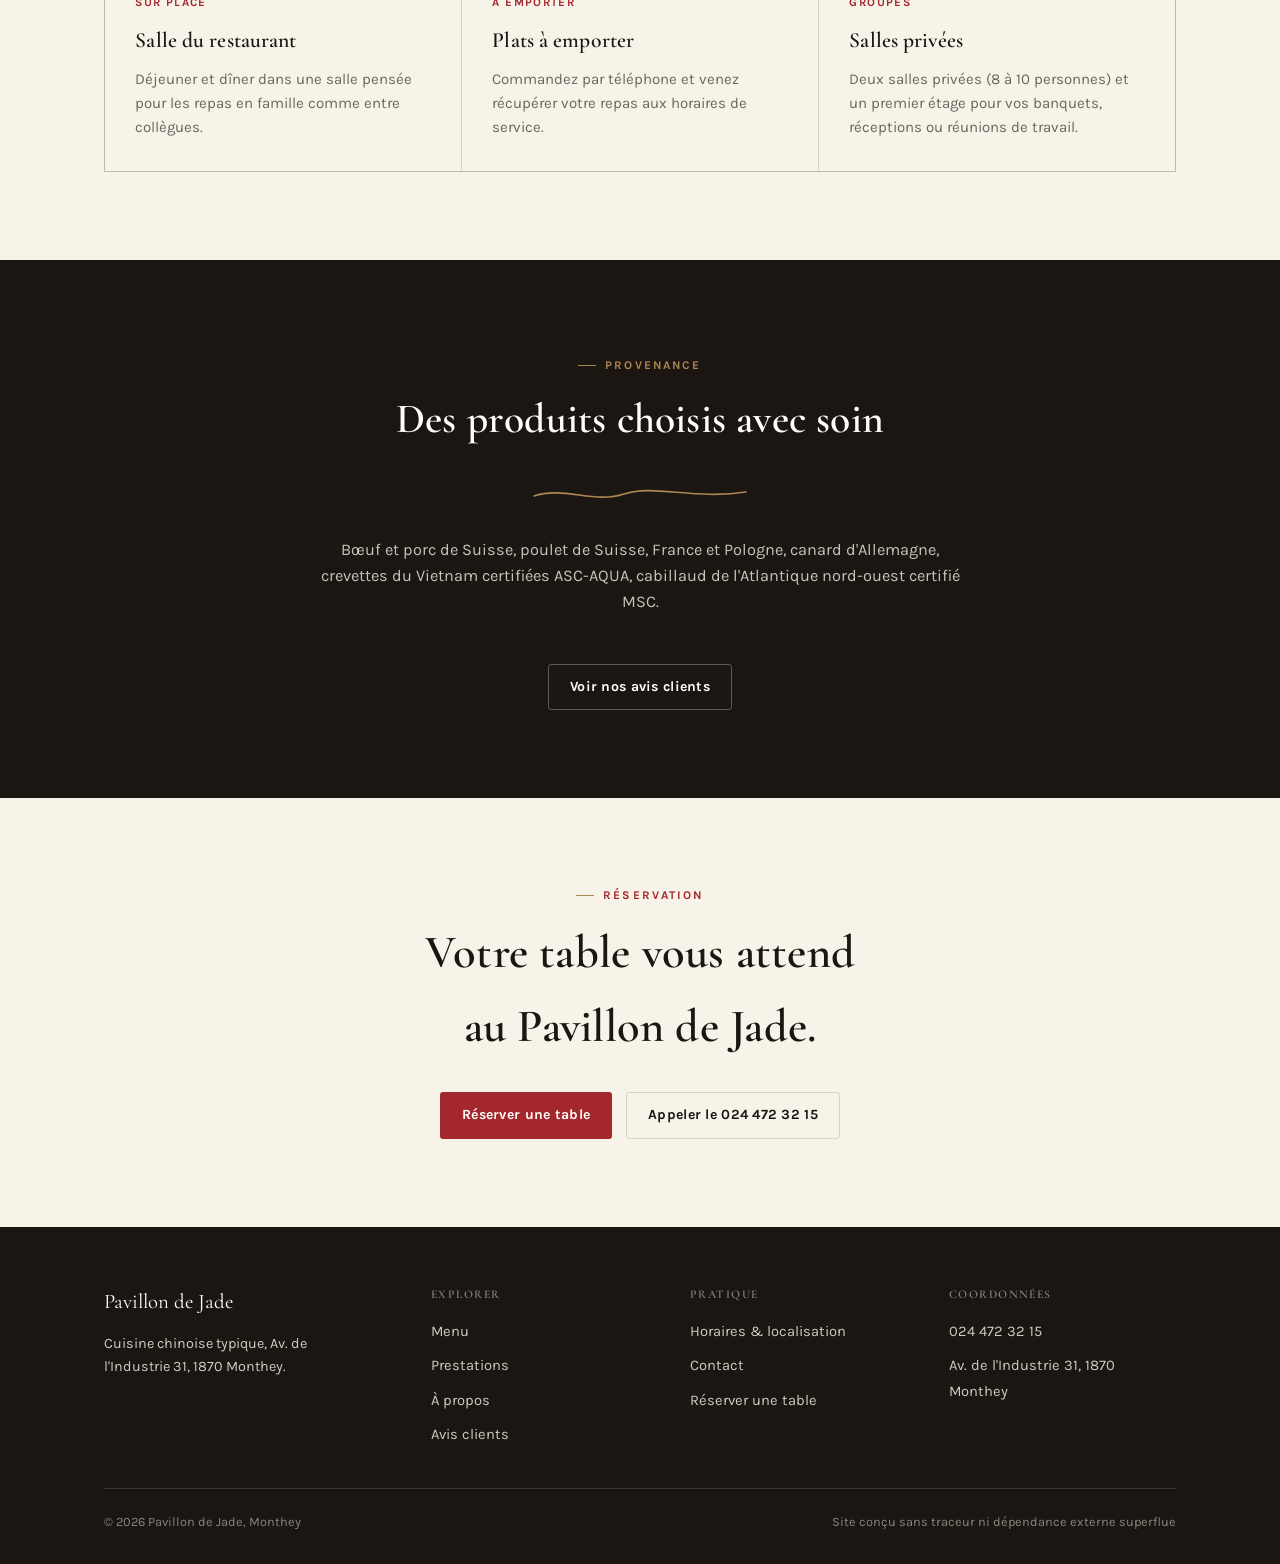
==== commit e71da5f8: "Ajouter des animations de défilement façon Apple - Fond animé discret (trois halos de couleur de mar" ====
--- a/index.html
+++ b/index.html
@@ -11,6 +11,7 @@
 <link rel="stylesheet" href="https://fonts.googleapis.com/css2?family=Cormorant+Garamond:ital,wght@0,500;0,600;1,500&family=Karla:wght@400;500;600;700&display=swap">
 </head>
 <body>
+<div class="bg-scene" aria-hidden="true"><span class="blob-red"></span><span class="blob-gold"></span><span class="blob-ink"></span></div>
 <a class="skip-link" href="#main">Aller au contenu</a>
 
 <header class="site-header">
@@ -108,7 +109,7 @@
     </div>
   </section>
 
-  <section class="section-jade">
+  <section class="section-jade" data-theme="dark">
     <div class="container">
       <div class="section-head center">
         <span class="eyebrow">Provenance</span>
--- a/assets/css/style.css
+++ b/assets/css/style.css
@@ -82,6 +82,37 @@
 }
 .skip-link:focus{ top: 1rem; }
 
+/* -------------------------------------------------- fond animé (scroll)
+   Trois halos de couleur, très doux, qui dérivent lentement pendant le
+   défilement — l'équivalent sobre d'un fond « vivant » à l'Apple, sans
+   jamais concurrencer le texte. Masqué sur téléphone (poids + lisibilité)
+   et figé si l'utilisateur préfère moins de mouvement. */
+.bg-scene{
+  position: fixed;
+  inset: 0;
+  z-index: -1;
+  overflow: hidden;
+  pointer-events: none;
+}
+.bg-scene span{
+  position: absolute;
+  width: 44vw;
+  height: 44vw;
+  max-width: 560px;
+  max-height: 560px;
+  border-radius: 50%;
+  filter: blur(90px);
+  opacity: 0.22;
+  transition: opacity 0.8s ease;
+  will-change: transform;
+}
+.bg-scene .blob-red{ background: var(--red); top: -12%; left: -10%; }
+.bg-scene .blob-gold{ background: var(--gold); top: 26%; right: -14%; }
+.bg-scene .blob-ink{ background: var(--ink-deep); bottom: -18%; left: 22%; opacity: 0.12; }
+body[data-scene="dark"] .bg-scene span{ opacity: 0.34; }
+@media (max-width: 780px){ .bg-scene{ display: none; } }
+@media (prefers-reduced-motion: reduce){ .bg-scene span{ transition: none; } }
+
 /* -------------------------------------------------- eyebrow / labels */
 .eyebrow{
   display: inline-flex;
@@ -109,6 +140,22 @@
   backdrop-filter: blur(10px);
   -webkit-backdrop-filter: blur(10px);
   border-bottom: 1px solid var(--line-soft);
+  transition: background 0.35s ease, border-color 0.35s ease;
+}
+/* En-tête qui passe en clair sur fond sombre, comme au survol d'une
+   section sombre — géré par initScrollScene() dans main.js. */
+.site-header.on-dark{
+  background: rgba(28,22,19,0.86);
+  border-bottom-color: rgba(248,243,232,0.14);
+}
+.site-header.on-dark .brand,
+.site-header.on-dark .nav-links a,
+.site-header.on-dark .nav-toggle svg{ color: var(--rice); transition: color 0.35s ease; }
+.site-header.on-dark .nav-links a:hover,
+.site-header.on-dark .nav-links a[aria-current="page"]{ color: var(--white); }
+.site-header.on-dark .nav-toggle{ border-color: rgba(248,243,232,0.3); }
+@media (max-width: 860px){
+  .site-header.on-dark .nav-links{ background: var(--ink-deep); }
 }
 .nav{
   position: relative;
@@ -334,6 +381,7 @@
   height: 100%;
   object-fit: cover;
   display: block;
+  transform: scale(1.08);
 }
 .hero-art::after{
   content: '';
@@ -370,7 +418,12 @@
 /* -------------------------------------------------- reveal-on-scroll */
 .reveal{ opacity: 1; transform: none; }
 .reveal.pre{ opacity: 0; transform: translateY(18px); }
-.reveal.visible{ opacity: 1; transform: none; transition: opacity 0.6s ease, transform 0.6s ease; }
+.reveal.visible{
+  opacity: 1;
+  transform: none;
+  transition: opacity 0.6s ease, transform 0.6s ease;
+  transition-delay: calc(var(--reveal-i, 0) * 80ms);
+}
 @media (prefers-reduced-motion: reduce){
   .reveal.pre{ opacity: 1; transform: none; }
 }
